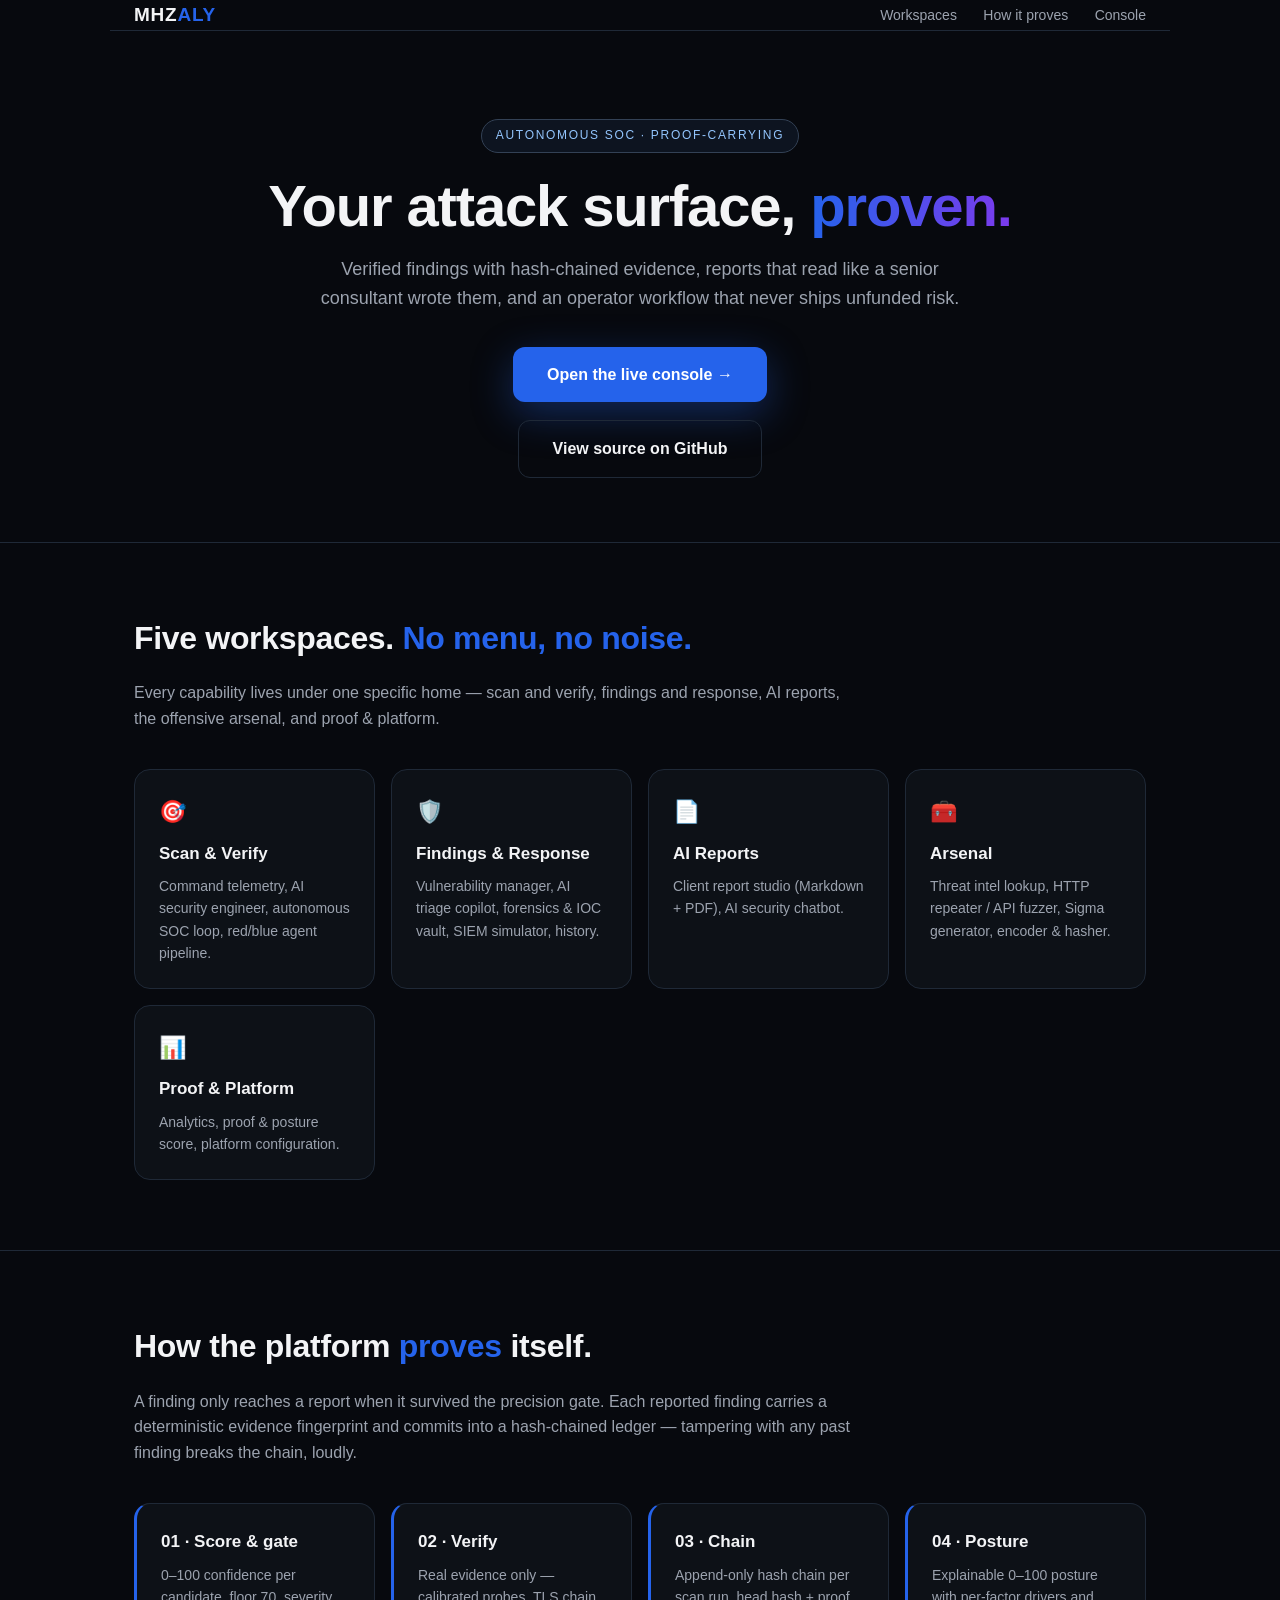
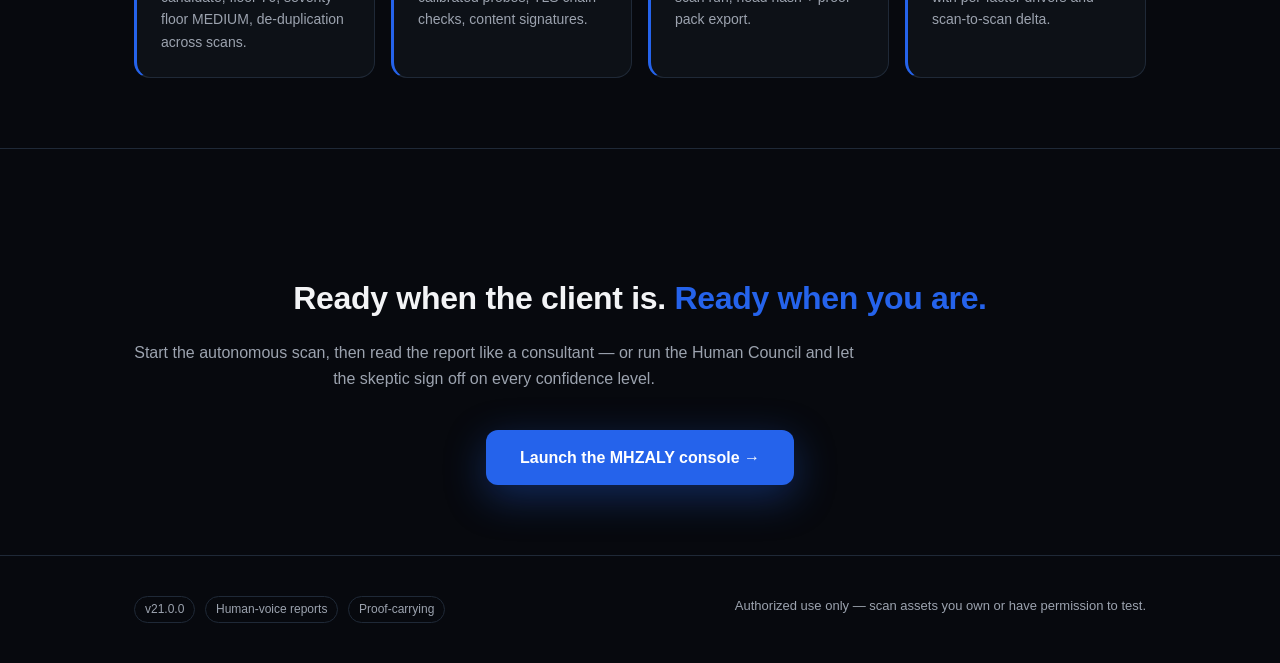
==== docs/index.html @ e73ba418 "feat(operator): v21.0.0 — five workspaces, client report studio, proof chain - Five workspaces: Scan" ====
<!DOCTYPE html>
<html lang="en">
<head>
<meta charset="UTF-8">
<meta name="viewport" content="width=device-width, initial-scale=1.0">
<title>MHZALY — Autonomous SOC &amp; Attack-Surface Intelligence</title>
<meta name="description" content="Proof-carrying SOC platform. Verified findings, human-voice reports, five focused workspaces.">
<style>
  :root{--bg:#07090e;--panel:#0d1117;--line:#1f2937;--ink:#f3f4f6;--dim:#9ca3af;--acc:#2563eb;--acc2:#7c3aed;}
  *{box-sizing:border-box}
  body{margin:0;background:var(--bg);color:var(--ink);font-family:-apple-system,BlinkMacSystemFont,"Segoe UI",Roboto,Helvetica,Arial,sans-serif;line-height:1.6;-webkit-font-smoothing:antialiased}
  .wrap{max-width:1060px;margin:0 auto;padding:0 24px}
  header{display:flex;justify-content:space-between;align-items:center;padding:26px 0;border-bottom:1px solid var(--line)}
  header .brand{font-weight:800;letter-spacing:.04em;font-size:19px}
  header .brand span{color:var(--acc)}
  header nav a{color:var(--dim);text-decoration:none;margin-left:22px;font-size:14px}
  header nav a:hover{color:var(--ink)}
  .hero{padding:88px 0 64px;text-align:center;border-bottom:1px solid var(--line)}
  .hero .tag{display:inline-block;border:1px solid #334155;background:#0d1420;color:#93c5fd;padding:6px 14px;border-radius:999px;font-size:12px;letter-spacing:.14em;text-transform:uppercase;margin-bottom:22px}
  .hero h1{font-size:clamp(34px,6vw,58px);line-height:1.08;margin:0 0 18px;font-weight:800;letter-spacing:-0.02em}
  .hero h1 em{font-style:normal;background:linear-gradient(90deg,var(--acc),var(--acc2));-webkit-background-clip:text;background-clip:text;color:transparent}
  .hero p{color:var(--dim);font-size:18px;max-width:640px;margin:0 auto 34px}
  .cta{display:inline-block;background:var(--acc);color:#fff;padding:15px 34px;border-radius:12px;font-weight:700;font-size:16px;text-decoration:none;box-shadow:0 12px 40px rgba(37,99,235,.35)}
  .cta.alt{background:transparent;border:1px solid var(--line);box-shadow:none;color:var(--ink)}
  section{padding:70px 0;border-bottom:1px solid var(--line)}
  h2{font-size:32px;margin:0 0 14px;font-weight:800;letter-spacing:-0.01em}
  h2 em{font-style:normal;color:var(--acc)}
  .lead{color:var(--dim);max-width:720px;margin-bottom:38px}
  .grid{display:grid;grid-template-columns:repeat(auto-fit,minmax(220px,1fr));gap:16px}
  .card{background:var(--panel);border:1px solid var(--line);border-radius:16px;padding:24px}
  .card h3{margin:0 0 8px;font-size:17px}
  .card p{margin:0;color:var(--dim);font-size:14px}
  .card .ic{font-size:22px;margin-bottom:10px}
  .proof{display:grid;grid-template-columns:repeat(auto-fit,minmax(240px,1fr));gap:16px}
  .proof .card{border-left:3px solid var(--acc)}
  .big{margin-top:54px}
  .big h2{font-size:44px}
  footer{padding:40px 0;color:var(--dim);font-size:13px}
  .badge{display:inline-block;padding:3px 10px;border:1px solid var(--line);border-radius:999px;font-size:12px;margin-right:6px;color:var(--dim)}
  @media (max-width:640px){header nav{display:none} .hero{padding:60px 0 44px}}
</style>
</head>
<body>
<header class="wrap">
  <div class="brand">MHZ<span>ALY</span></div>
  <nav>
    <a href="#workspaces">Workspaces</a>
    <a href="#proof">How it proves</a>
    <a href="#console">Console</a>
  </nav>
</header>

<section class="hero">
  <div class="wrap">
    <div class="tag">Autonomous SOC · Proof-carrying</div>
    <h1>Your attack surface, <em>proven.</em></h1>
    <p>Verified findings with hash-chained evidence, reports that read like a senior consultant wrote them, and an operator workflow that never ships unfunded risk.</p>
    <a class="cta" href="https://mhzaly-soc.streamlit.app" target="_blank" rel="noreferrer">Open the live console →</a>
    <div style="margin-top:18px"><a class="cta alt" href="https://github.com/Iamhasaanzahid/mhzaly-soc-security-ai">View source on GitHub</a></div>
  </div>
</section>

<section id="workspaces">
  <div class="wrap">
    <h2>Five workspaces. <em>No menu, no noise.</em></h2>
    <p class="lead">Every capability lives under one specific home — scan and verify, findings and response, AI reports, the offensive arsenal, and proof &amp; platform.</p>
    <div class="grid">
      <div class="card"><div class="ic">🎯</div><h3>Scan &amp; Verify</h3><p>Command telemetry, AI security engineer, autonomous SOC loop, red/blue agent pipeline.</p></div>
      <div class="card"><div class="ic">🛡️</div><h3>Findings &amp; Response</h3><p>Vulnerability manager, AI triage copilot, forensics &amp; IOC vault, SIEM simulator, history.</p></div>
      <div class="card"><div class="ic">📄</div><h3>AI Reports</h3><p>Client report studio (Markdown + PDF), AI security chatbot.</p></div>
      <div class="card"><div class="ic">🧰</div><h3>Arsenal</h3><p>Threat intel lookup, HTTP repeater / API fuzzer, Sigma generator, encoder &amp; hasher.</p></div>
      <div class="card"><div class="ic">📊</div><h3>Proof &amp; Platform</h3><p>Analytics, proof &amp; posture score, platform configuration.</p></div>
    </div>
  </div>
</section>

<section id="proof">
  <div class="wrap">
    <h2>How the platform <em>proves</em> itself.</h2>
    <p class="lead">A finding only reaches a report when it survived the precision gate. Each reported finding carries a deterministic evidence fingerprint and commits into a hash-chained ledger — tampering with any past finding breaks the chain, loudly.</p>
    <div class="proof">
      <div class="card"><h3>01 · Score &amp; gate</h3><p>0–100 confidence per candidate, floor 70, severity floor MEDIUM, de-duplication across scans.</p></div>
      <div class="card"><h3>02 · Verify</h3><p>Real evidence only — calibrated probes, TLS chain checks, content signatures.</p></div>
      <div class="card"><h3>03 · Chain</h3><p>Append-only hash chain per scan run, head hash + proof pack export.</p></div>
      <div class="card"><h3>04 · Posture</h3><p>Explainable 0–100 posture with per-factor drivers and scan-to-scan delta.</p></div>
    </div>
  </div>
</section>

<section id="console">
  <div class="wrap" style="text-align:center">
    <h2 class="big">Ready when the client is. <em>Ready when you are.</em></h2>
    <p class="lead">Start the autonomous scan, then read the report like a consultant — or run the Human Council and let the skeptic sign off on every confidence level.</p>
    <a class="cta" href="https://mhzaly-soc.streamlit.app" target="_blank" rel="noreferrer">Launch the MHZALY console →</a>
  </div>
</section>

<footer>
  <div class="wrap">
    <span class="badge">v21.0.0</span>
    <span class="badge">Human-voice reports</span>
    <span class="badge">Proof-carrying</span>
    <span style="float:right">Authorized use only — scan assets you own or have permission to test.</span>
  </div>
</footer>
</body>
</html>
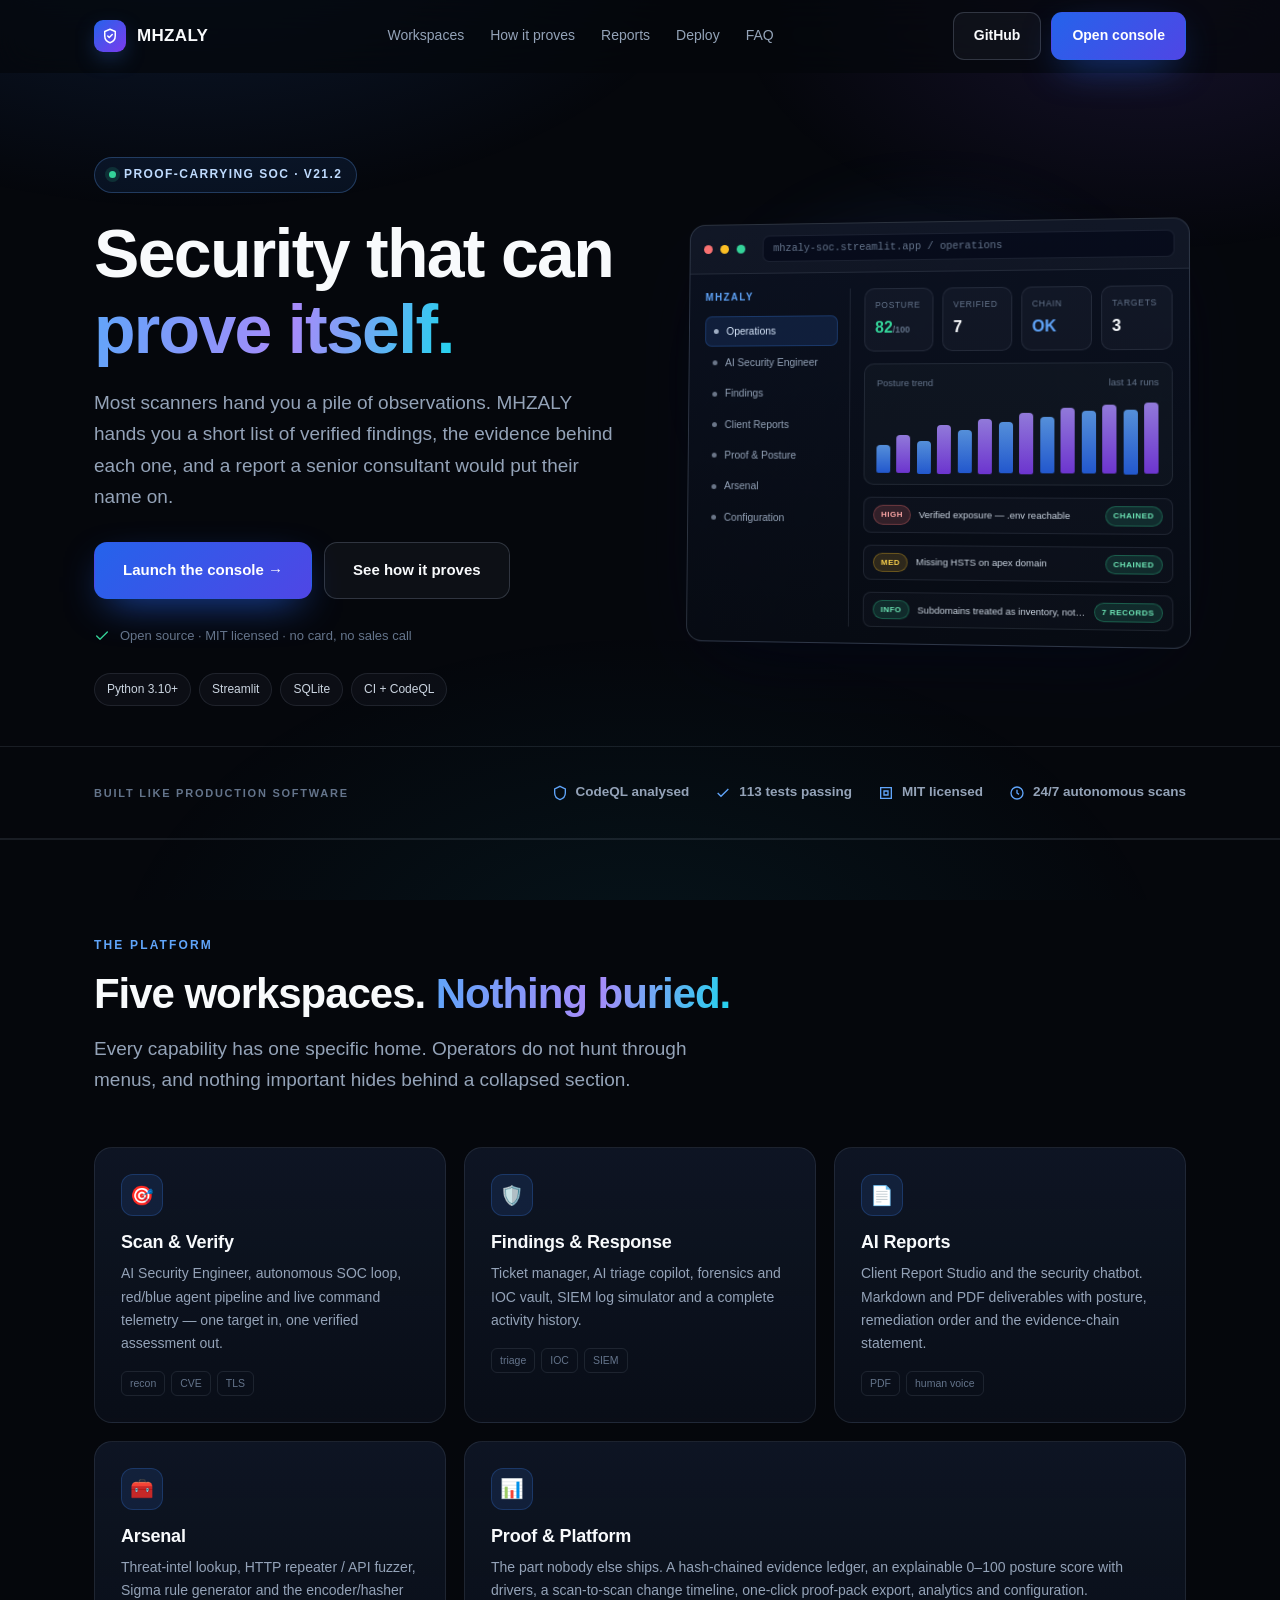
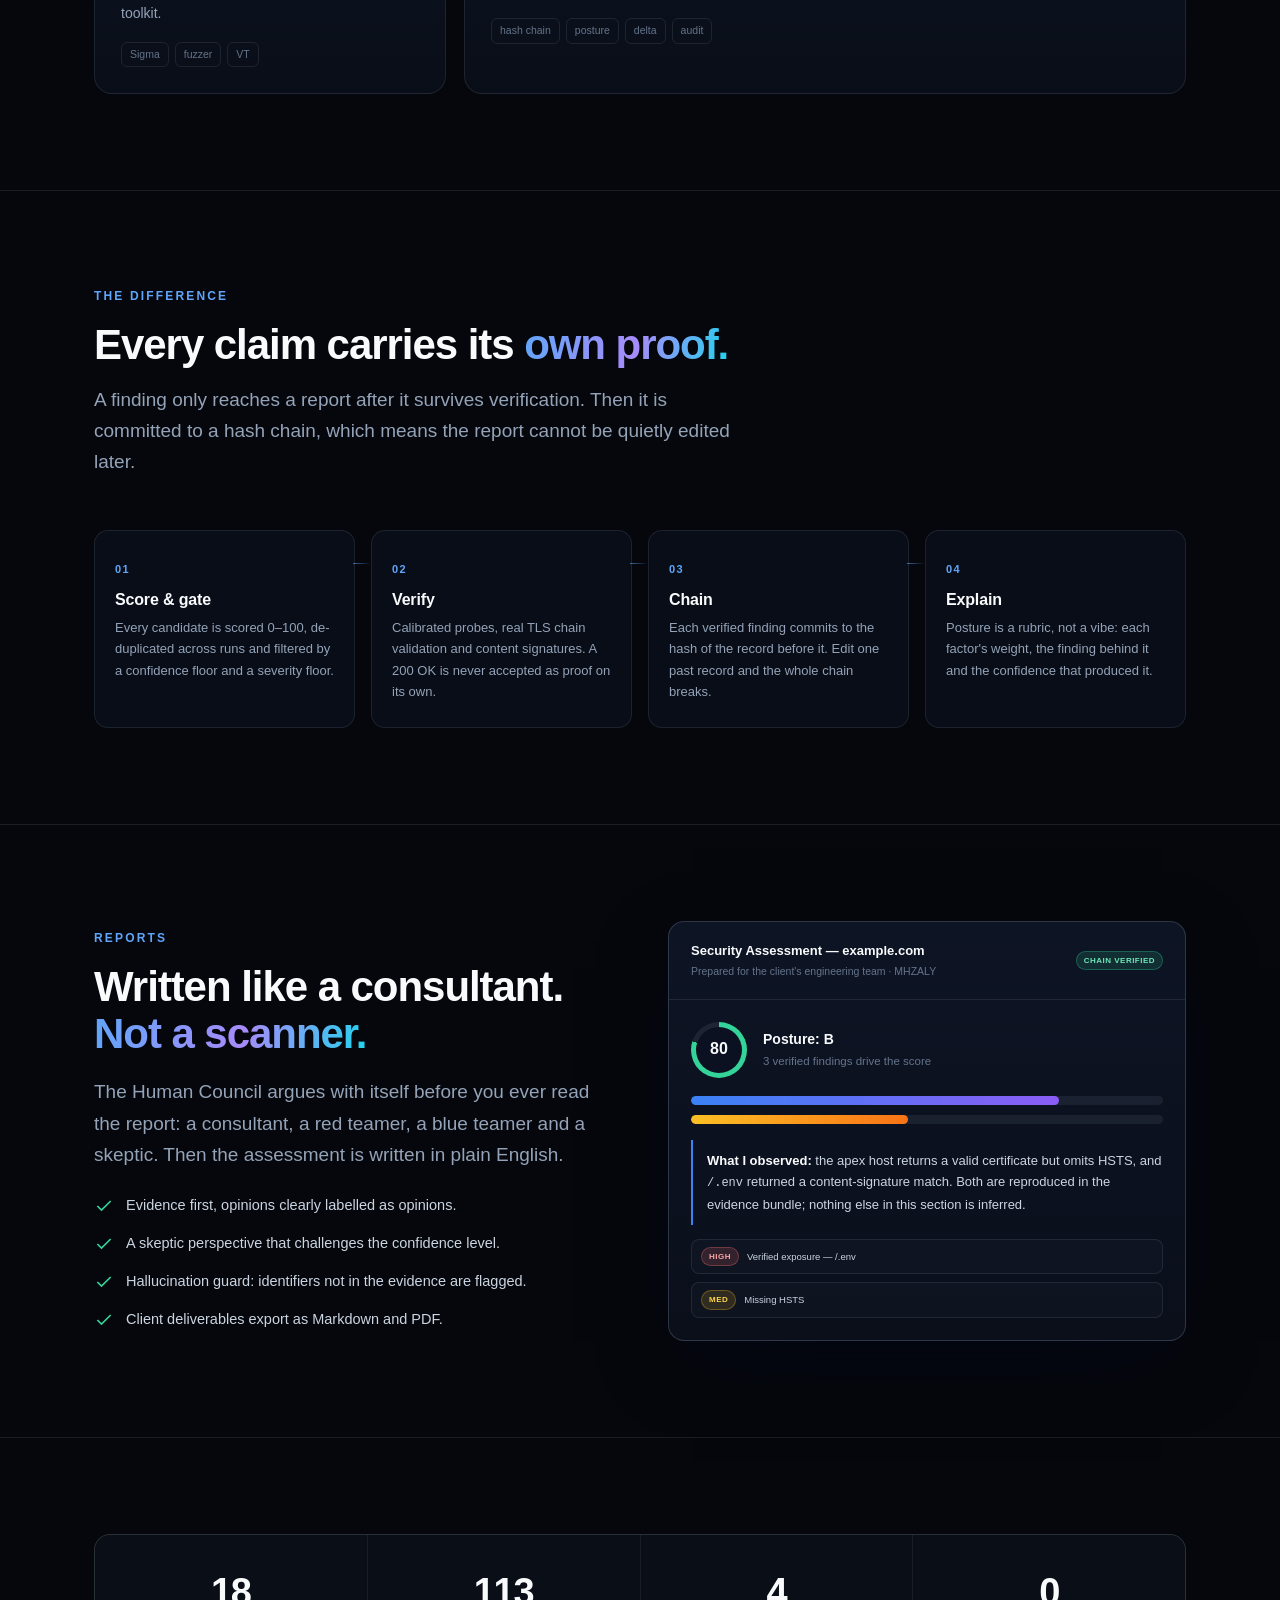
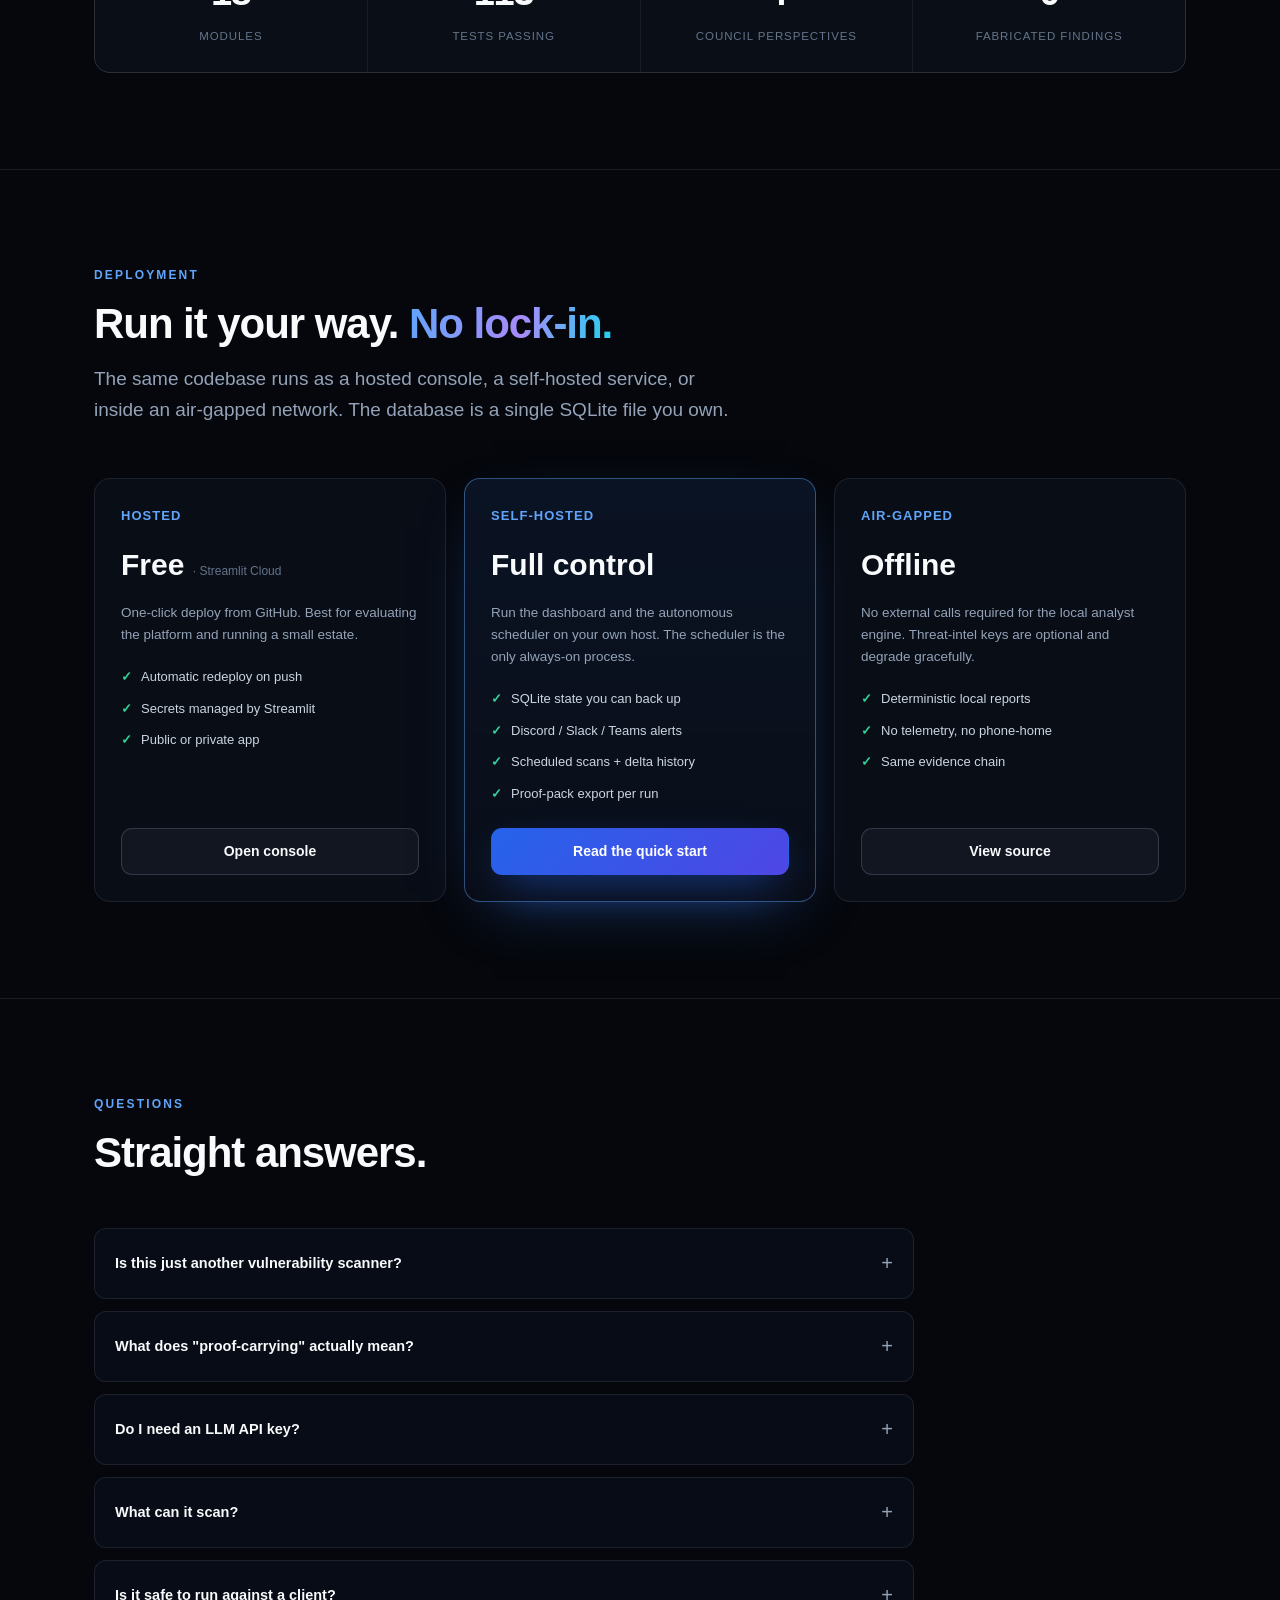
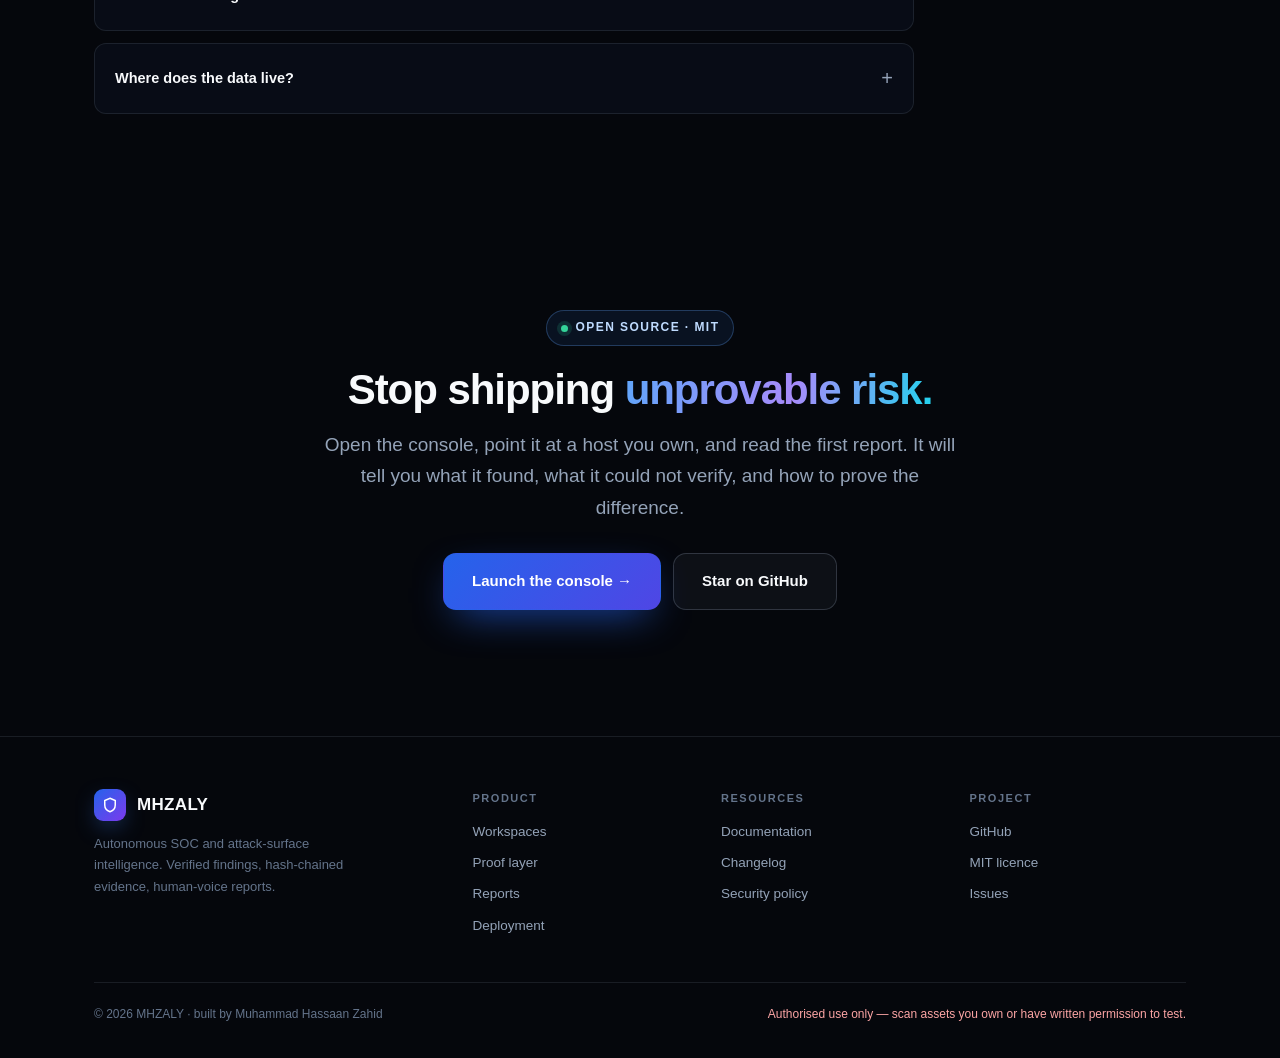
==== commit 1b3a54e7: "feat(site): v21.3.0 — live operations center + full product website - Operations Center now reads li" ====
--- a/docs/index.html
+++ b/docs/index.html
@@ -2,106 +2,333 @@
 <html lang="en">
 <head>
 <meta charset="UTF-8">
-<meta name="viewport" content="width=device-width, initial-scale=1.0">
-<title>MHZALY — Autonomous SOC &amp; Attack-Surface Intelligence</title>
-<meta name="description" content="Proof-carrying SOC platform. Verified findings, human-voice reports, five focused workspaces.">
-<style>
-  :root{--bg:#07090e;--panel:#0d1117;--line:#1f2937;--ink:#f3f4f6;--dim:#9ca3af;--acc:#2563eb;--acc2:#7c3aed;}
-  *{box-sizing:border-box}
-  body{margin:0;background:var(--bg);color:var(--ink);font-family:-apple-system,BlinkMacSystemFont,"Segoe UI",Roboto,Helvetica,Arial,sans-serif;line-height:1.6;-webkit-font-smoothing:antialiased}
-  .wrap{max-width:1060px;margin:0 auto;padding:0 24px}
-  header{display:flex;justify-content:space-between;align-items:center;padding:26px 0;border-bottom:1px solid var(--line)}
-  header .brand{font-weight:800;letter-spacing:.04em;font-size:19px}
-  header .brand span{color:var(--acc)}
-  header nav a{color:var(--dim);text-decoration:none;margin-left:22px;font-size:14px}
-  header nav a:hover{color:var(--ink)}
-  .hero{padding:88px 0 64px;text-align:center;border-bottom:1px solid var(--line)}
-  .hero .tag{display:inline-block;border:1px solid #334155;background:#0d1420;color:#93c5fd;padding:6px 14px;border-radius:999px;font-size:12px;letter-spacing:.14em;text-transform:uppercase;margin-bottom:22px}
-  .hero h1{font-size:clamp(34px,6vw,58px);line-height:1.08;margin:0 0 18px;font-weight:800;letter-spacing:-0.02em}
-  .hero h1 em{font-style:normal;background:linear-gradient(90deg,var(--acc),var(--acc2));-webkit-background-clip:text;background-clip:text;color:transparent}
-  .hero p{color:var(--dim);font-size:18px;max-width:640px;margin:0 auto 34px}
-  .cta{display:inline-block;background:var(--acc);color:#fff;padding:15px 34px;border-radius:12px;font-weight:700;font-size:16px;text-decoration:none;box-shadow:0 12px 40px rgba(37,99,235,.35)}
-  .cta.alt{background:transparent;border:1px solid var(--line);box-shadow:none;color:var(--ink)}
-  section{padding:70px 0;border-bottom:1px solid var(--line)}
-  h2{font-size:32px;margin:0 0 14px;font-weight:800;letter-spacing:-0.01em}
-  h2 em{font-style:normal;color:var(--acc)}
-  .lead{color:var(--dim);max-width:720px;margin-bottom:38px}
-  .grid{display:grid;grid-template-columns:repeat(auto-fit,minmax(220px,1fr));gap:16px}
-  .card{background:var(--panel);border:1px solid var(--line);border-radius:16px;padding:24px}
-  .card h3{margin:0 0 8px;font-size:17px}
-  .card p{margin:0;color:var(--dim);font-size:14px}
-  .card .ic{font-size:22px;margin-bottom:10px}
-  .proof{display:grid;grid-template-columns:repeat(auto-fit,minmax(240px,1fr));gap:16px}
-  .proof .card{border-left:3px solid var(--acc)}
-  .big{margin-top:54px}
-  .big h2{font-size:44px}
-  footer{padding:40px 0;color:var(--dim);font-size:13px}
-  .badge{display:inline-block;padding:3px 10px;border:1px solid var(--line);border-radius:999px;font-size:12px;margin-right:6px;color:var(--dim)}
-  @media (max-width:640px){header nav{display:none} .hero{padding:60px 0 44px}}
-</style>
+<meta name="viewport" content="width=device-width, initial-scale=1">
+<title>MHZALY — Proof-carrying SOC & attack-surface intelligence</title>
+<meta name="description" content="MHZALY is an autonomous security operations platform: verified findings, hash-chained evidence, explainable posture scores and client-ready reports written in a consultant's voice.">
+<meta name="theme-color" content="#05070c">
+<link rel="canonical" href="https://iamhasaanzahid.github.io/mhzaly-soc-security-ai/">
+<link rel="icon" href="favicon.svg" type="image/svg+xml">
+<link rel="stylesheet" href="styles.css">
+
+<meta property="og:type" content="website">
+<meta property="og:title" content="MHZALY — Proof-carrying SOC">
+<meta property="og:description" content="Verified findings. Hash-chained evidence. Explainable posture. Reports a senior consultant would sign.">
+<meta property="og:url" content="https://iamhasaanzahid.github.io/mhzaly-soc-security-ai/">
+<meta property="og:image" content="https://iamhasaanzahid.github.io/mhzaly-soc-security-ai/favicon.svg">
+<meta name="twitter:card" content="summary_large_image">
+<meta name="twitter:title" content="MHZALY — Proof-carrying SOC">
+<meta name="twitter:description" content="Verified findings. Hash-chained evidence. Explainable posture. Reports a senior consultant would sign.">
+
+<script type="application/ld+json">
+{
+  "@context": "https://schema.org",
+  "@type": "SoftwareApplication",
+  "name": "MHZALY",
+  "applicationCategory": "SecurityApplication",
+  "operatingSystem": "Web",
+  "description": "Proof-carrying security operations platform with verified findings, hash-chained evidence and explainable posture scoring.",
+  "offers": { "@type": "Offer", "price": "0", "priceCurrency": "USD" },
+  "license": "https://opensource.org/licenses/MIT",
+  "url": "https://iamhasaanzahid.github.io/mhzaly-soc-security-ai/"
+}
+</script>
 </head>
 <body>
-<header class="wrap">
-  <div class="brand">MHZ<span>ALY</span></div>
-  <nav>
-    <a href="#workspaces">Workspaces</a>
-    <a href="#proof">How it proves</a>
-    <a href="#console">Console</a>
-  </nav>
+
+<header class="nav" id="nav">
+  <div class="wrap nav-in">
+    <a class="brand" href="#top" aria-label="MHZALY home">
+      <span class="mark" aria-hidden="true">
+        <svg viewBox="0 0 24 24" fill="none" stroke="white" stroke-width="2" stroke-linecap="round" stroke-linejoin="round"><path d="M12 3l7 3v6c0 4.4-3 7.6-7 9-4-1.4-7-4.6-7-9V6l7-3z"/><path d="M9 12l2 2 4-4"/></svg>
+      </span>
+      MHZALY
+    </a>
+    <nav class="nav-links" id="navLinks" aria-label="Primary">
+      <a href="#workspaces">Workspaces</a>
+      <a href="#proof">How it proves</a>
+      <a href="#reports">Reports</a>
+      <a href="#deploy">Deploy</a>
+      <a href="#faq">FAQ</a>
+    </nav>
+    <div class="nav-cta">
+      <a class="btn btn-ghost" href="https://github.com/Iamhasaanzahid/mhzaly-soc-security-ai" target="_blank" rel="noreferrer">GitHub</a>
+      <a class="btn btn-primary" href="https://mhzaly-soc.streamlit.app" target="_blank" rel="noreferrer">Open console</a>
+      <button class="menu-btn" id="menuBtn" aria-label="Menu" aria-expanded="false" aria-controls="navLinks">
+        <svg viewBox="0 0 24 24" fill="none" stroke="currentColor" stroke-width="2" stroke-linecap="round"><path d="M4 6h16M4 12h16M4 18h16"/></svg>
+      </button>
+    </div>
+  </div>
 </header>
 
-<section class="hero">
-  <div class="wrap">
-    <div class="tag">Autonomous SOC · Proof-carrying</div>
-    <h1>Your attack surface, <em>proven.</em></h1>
-    <p>Verified findings with hash-chained evidence, reports that read like a senior consultant wrote them, and an operator workflow that never ships unfunded risk.</p>
-    <a class="cta" href="https://mhzaly-soc.streamlit.app" target="_blank" rel="noreferrer">Open the live console →</a>
-    <div style="margin-top:18px"><a class="cta alt" href="https://github.com/Iamhasaanzahid/mhzaly-soc-security-ai">View source on GitHub</a></div>
+<main id="top">
+
+  <!-- HERO -->
+  <section class="hero">
+    <div class="wrap hero-grid">
+      <div>
+        <span class="eyebrow"><span class="dot"></span> Proof-carrying SOC · v21.2</span>
+        <h1>Security that can <span class="grad">prove itself.</span></h1>
+        <p class="lead">Most scanners hand you a pile of observations. MHZALY hands you a short list of verified findings, the evidence behind each one, and a report a senior consultant would put their name on.</p>
+        <div class="hero-cta">
+          <a class="btn btn-primary btn-lg" href="https://mhzaly-soc.streamlit.app" target="_blank" rel="noreferrer">Launch the console →</a>
+          <a class="btn btn-ghost btn-lg" href="#proof">See how it proves</a>
+        </div>
+        <div class="hero-note">
+          <svg viewBox="0 0 24 24" fill="none" stroke="currentColor" stroke-width="2" stroke-linecap="round" stroke-linejoin="round"><path d="M20 6L9 17l-5-5"/></svg>
+          Open source · MIT licensed · no card, no sales call
+        </div>
+        <div class="chips">
+          <span class="chip">Python 3.10+</span>
+          <span class="chip">Streamlit</span>
+          <span class="chip">SQLite</span>
+          <span class="chip">CI + CodeQL</span>
+        </div>
+      </div>
+
+      <div class="mock" aria-hidden="true">
+        <div class="window">
+          <div class="win-bar">
+            <span class="dot r"></span><span class="dot y"></span><span class="dot g"></span>
+            <span class="url">mhzaly-soc.streamlit.app / operations</span>
+          </div>
+          <div class="win-body">
+            <div class="side">
+              <div class="brandline">MHZALY</div>
+              <div class="side-item active"><i></i> Operations</div>
+              <div class="side-item"><i></i> AI Security Engineer</div>
+              <div class="side-item"><i></i> Findings</div>
+              <div class="side-item"><i></i> Client Reports</div>
+              <div class="side-item"><i></i> Proof &amp; Posture</div>
+              <div class="side-item"><i></i> Arsenal</div>
+              <div class="side-item"><i></i> Configuration</div>
+            </div>
+            <div class="mainpane">
+              <div class="metricrow">
+                <div class="mini"><div class="lbl">Posture</div><div class="val green">82<span style="font-size:9px;color:#64748b">/100</span></div></div>
+                <div class="mini"><div class="lbl">Verified</div><div class="val">7</div></div>
+                <div class="mini"><div class="lbl">Chain</div><div class="val blue">OK</div></div>
+                <div class="mini"><div class="lbl">Targets</div><div class="val">3</div></div>
+              </div>
+              <div class="chartbox">
+                <div class="ct"><span>Posture trend</span><span>last 14 runs</span></div>
+                <div class="bars">
+                  <span style="height:38%"></span><span style="height:52%"></span><span style="height:44%"></span>
+                  <span style="height:66%"></span><span style="height:58%"></span><span style="height:74%"></span>
+                  <span style="height:69%"></span><span style="height:82%"></span><span style="height:76%"></span>
+                  <span style="height:88%"></span><span style="height:84%"></span><span style="height:92%"></span>
+                  <span style="height:86%"></span><span style="height:95%"></span>
+                </div>
+              </div>
+              <div class="findingrow"><span class="pill high">High</span><span class="grow">Verified exposure — .env reachable</span><span class="pill ok">Chained</span></div>
+              <div class="findingrow"><span class="pill med">Med</span><span class="grow">Missing HSTS on apex domain</span><span class="pill ok">Chained</span></div>
+              <div class="findingrow"><span class="pill ok">Info</span><span class="grow">Subdomains treated as inventory, not risk</span><span class="pill ok">7 records</span></div>
+            </div>
+          </div>
+        </div>
+      </div>
+    </div>
+  </section>
+
+  <!-- TRUST -->
+  <div class="trust">
+    <div class="wrap trust-in">
+      <span class="trust-label">Built like production software</span>
+      <div class="trust-items">
+        <span><svg viewBox="0 0 24 24" fill="none" stroke="currentColor" stroke-width="2"><path d="M12 2l8 4v6c0 5-3.5 8.5-8 10-4.5-1.5-8-5-8-10V6l8-4z"/></svg> CodeQL analysed</span>
+        <span><svg viewBox="0 0 24 24" fill="none" stroke="currentColor" stroke-width="2"><path d="M20 6L9 17l-5-5"/></svg> 113 tests passing</span>
+        <span><svg viewBox="0 0 24 24" fill="none" stroke="currentColor" stroke-width="2"><path d="M4 4h16v16H4z"/><path d="M9 9h6v6H9z"/></svg> MIT licensed</span>
+        <span><svg viewBox="0 0 24 24" fill="none" stroke="currentColor" stroke-width="2"><circle cx="12" cy="12" r="9"/><path d="M12 7v5l3 2"/></svg> 24/7 autonomous scans</span>
+      </div>
+    </div>
   </div>
-</section>
-
-<section id="workspaces">
-  <div class="wrap">
-    <h2>Five workspaces. <em>No menu, no noise.</em></h2>
-    <p class="lead">Every capability lives under one specific home — scan and verify, findings and response, AI reports, the offensive arsenal, and proof &amp; platform.</p>
-    <div class="grid">
-      <div class="card"><div class="ic">🎯</div><h3>Scan &amp; Verify</h3><p>Command telemetry, AI security engineer, autonomous SOC loop, red/blue agent pipeline.</p></div>
-      <div class="card"><div class="ic">🛡️</div><h3>Findings &amp; Response</h3><p>Vulnerability manager, AI triage copilot, forensics &amp; IOC vault, SIEM simulator, history.</p></div>
-      <div class="card"><div class="ic">📄</div><h3>AI Reports</h3><p>Client report studio (Markdown + PDF), AI security chatbot.</p></div>
-      <div class="card"><div class="ic">🧰</div><h3>Arsenal</h3><p>Threat intel lookup, HTTP repeater / API fuzzer, Sigma generator, encoder &amp; hasher.</p></div>
-      <div class="card"><div class="ic">📊</div><h3>Proof &amp; Platform</h3><p>Analytics, proof &amp; posture score, platform configuration.</p></div>
-    </div>
-  </div>
-</section>
-
-<section id="proof">
-  <div class="wrap">
-    <h2>How the platform <em>proves</em> itself.</h2>
-    <p class="lead">A finding only reaches a report when it survived the precision gate. Each reported finding carries a deterministic evidence fingerprint and commits into a hash-chained ledger — tampering with any past finding breaks the chain, loudly.</p>
-    <div class="proof">
-      <div class="card"><h3>01 · Score &amp; gate</h3><p>0–100 confidence per candidate, floor 70, severity floor MEDIUM, de-duplication across scans.</p></div>
-      <div class="card"><h3>02 · Verify</h3><p>Real evidence only — calibrated probes, TLS chain checks, content signatures.</p></div>
-      <div class="card"><h3>03 · Chain</h3><p>Append-only hash chain per scan run, head hash + proof pack export.</p></div>
-      <div class="card"><h3>04 · Posture</h3><p>Explainable 0–100 posture with per-factor drivers and scan-to-scan delta.</p></div>
-    </div>
-  </div>
-</section>
-
-<section id="console">
-  <div class="wrap" style="text-align:center">
-    <h2 class="big">Ready when the client is. <em>Ready when you are.</em></h2>
-    <p class="lead">Start the autonomous scan, then read the report like a consultant — or run the Human Council and let the skeptic sign off on every confidence level.</p>
-    <a class="cta" href="https://mhzaly-soc.streamlit.app" target="_blank" rel="noreferrer">Launch the MHZALY console →</a>
-  </div>
-</section>
+
+  <!-- WORKSPACES -->
+  <section class="section" id="workspaces">
+    <div class="wrap">
+      <div class="section-head reveal">
+        <div class="kicker">The platform</div>
+        <h2>Five workspaces. <span class="grad">Nothing buried.</span></h2>
+        <p class="lead">Every capability has one specific home. Operators do not hunt through menus, and nothing important hides behind a collapsed section.</p>
+      </div>
+      <div class="grid-3">
+        <a class="card reveal" href="https://mhzaly-soc.streamlit.app" target="_blank" rel="noreferrer">
+          <div class="ic">🎯</div><h3>Scan &amp; Verify</h3>
+          <p>AI Security Engineer, autonomous SOC loop, red/blue agent pipeline and live command telemetry — one target in, one verified assessment out.</p>
+          <div class="tags"><span class="tag">recon</span><span class="tag">CVE</span><span class="tag">TLS</span></div>
+        </a>
+        <a class="card reveal" href="https://mhzaly-soc.streamlit.app" target="_blank" rel="noreferrer">
+          <div class="ic">🛡️</div><h3>Findings &amp; Response</h3>
+          <p>Ticket manager, AI triage copilot, forensics and IOC vault, SIEM log simulator and a complete activity history.</p>
+          <div class="tags"><span class="tag">triage</span><span class="tag">IOC</span><span class="tag">SIEM</span></div>
+        </a>
+        <a class="card reveal" href="https://mhzaly-soc.streamlit.app" target="_blank" rel="noreferrer">
+          <div class="ic">📄</div><h3>AI Reports</h3>
+          <p>Client Report Studio and the security chatbot. Markdown and PDF deliverables with posture, remediation order and the evidence-chain statement.</p>
+          <div class="tags"><span class="tag">PDF</span><span class="tag">human voice</span></div>
+        </a>
+        <a class="card reveal" href="https://mhzaly-soc.streamlit.app" target="_blank" rel="noreferrer">
+          <div class="ic">🧰</div><h3>Arsenal</h3>
+          <p>Threat-intel lookup, HTTP repeater / API fuzzer, Sigma rule generator and the encoder/hasher toolkit.</p>
+          <div class="tags"><span class="tag">Sigma</span><span class="tag">fuzzer</span><span class="tag">VT</span></div>
+        </a>
+        <a class="card wide reveal" href="https://mhzaly-soc.streamlit.app" target="_blank" rel="noreferrer">
+          <div class="ic">📊</div><h3>Proof &amp; Platform</h3>
+          <p>The part nobody else ships. A hash-chained evidence ledger, an explainable 0–100 posture score with drivers, a scan-to-scan change timeline, one-click proof-pack export, analytics and configuration.</p>
+          <div class="tags"><span class="tag">hash chain</span><span class="tag">posture</span><span class="tag">delta</span><span class="tag">audit</span></div>
+        </a>
+      </div>
+    </div>
+  </section>
+
+  <!-- PROOF -->
+  <section class="section" id="proof">
+    <div class="wrap">
+      <div class="section-head reveal">
+        <div class="kicker">The difference</div>
+        <h2>Every claim carries its <span class="grad">own proof.</span></h2>
+        <p class="lead">A finding only reaches a report after it survives verification. Then it is committed to a hash chain, which means the report cannot be quietly edited later.</p>
+      </div>
+      <div class="pipeline">
+        <div class="step reveal"><h3>Score &amp; gate</h3><p>Every candidate is scored 0–100, de-duplicated across runs and filtered by a confidence floor and a severity floor.</p></div>
+        <div class="step reveal"><h3>Verify</h3><p>Calibrated probes, real TLS chain validation and content signatures. A 200 OK is never accepted as proof on its own.</p></div>
+        <div class="step reveal"><h3>Chain</h3><p>Each verified finding commits to the hash of the record before it. Edit one past record and the whole chain breaks.</p></div>
+        <div class="step reveal"><h3>Explain</h3><p>Posture is a rubric, not a vibe: each factor's weight, the finding behind it and the confidence that produced it.</p></div>
+      </div>
+    </div>
+  </section>
+
+  <!-- REPORTS -->
+  <section class="section" id="reports">
+    <div class="wrap split">
+      <div class="reveal">
+        <div class="kicker">Reports</div>
+        <h2>Written like a consultant. <span class="grad">Not a scanner.</span></h2>
+        <p class="lead">The Human Council argues with itself before you ever read the report: a consultant, a red teamer, a blue teamer and a skeptic. Then the assessment is written in plain English.</p>
+        <ul class="checklist">
+          <li><svg viewBox="0 0 24 24" fill="none" stroke="currentColor" stroke-width="2"><path d="M20 6L9 17l-5-5"/></svg> Evidence first, opinions clearly labelled as opinions.</li>
+          <li><svg viewBox="0 0 24 24" fill="none" stroke="currentColor" stroke-width="2"><path d="M20 6L9 17l-5-5"/></svg> A skeptic perspective that challenges the confidence level.</li>
+          <li><svg viewBox="0 0 24 24" fill="none" stroke="currentColor" stroke-width="2"><path d="M20 6L9 17l-5-5"/></svg> Hallucination guard: identifiers not in the evidence are flagged.</li>
+          <li><svg viewBox="0 0 24 24" fill="none" stroke="currentColor" stroke-width="2"><path d="M20 6L9 17l-5-5"/></svg> Client deliverables export as Markdown and PDF.</li>
+        </ul>
+      </div>
+      <div class="reportcard reveal" aria-hidden="true">
+        <div class="rc-head">
+          <div><div class="t">Security Assessment — example.com</div><div class="s">Prepared for the client's engineering team · MHZALY</div></div>
+          <span class="pill ok">Chain verified</span>
+        </div>
+        <div class="rc-body">
+          <div class="rc-score">
+            <div class="ring"><span>80</span></div>
+            <div><div style="font-weight:750;font-size:14px">Posture: B</div><div style="font-size:11.5px;color:#64748b">3 verified findings drive the score</div></div>
+          </div>
+          <div class="rc-line"><i style="width:78%"></i></div>
+          <div class="rc-line"><i style="width:46%;background:linear-gradient(90deg,#fbbf24,#f97316)"></i></div>
+          <div class="rc-quote">
+            <b>What I observed:</b> the apex host returns a valid certificate but omits HSTS, and <span style="font-family:ui-monospace,monospace;font-size:12px">/.env</span> returned a content-signature match. Both are reproduced in the evidence bundle; nothing else in this section is inferred.
+          </div>
+          <div class="findingrow" style="margin-top:14px"><span class="pill high">High</span><span class="grow">Verified exposure — /.env</span></div>
+          <div class="findingrow" style="margin-top:8px"><span class="pill med">Med</span><span class="grow">Missing HSTS</span></div>
+        </div>
+      </div>
+    </div>
+  </section>
+
+  <!-- STATS -->
+  <section class="section">
+    <div class="wrap">
+      <div class="band">
+        <div class="cell reveal"><div class="n" data-count="18">18</div><div class="l">Modules</div></div>
+        <div class="cell reveal"><div class="n" data-count="113">113</div><div class="l">Tests passing</div></div>
+        <div class="cell reveal"><div class="n" data-count="4">4</div><div class="l">Council perspectives</div></div>
+        <div class="cell reveal"><div class="n" data-count="0">0</div><div class="l">Fabricated findings</div></div>
+      </div>
+    </div>
+  </section>
+
+  <!-- DEPLOY -->
+  <section class="section" id="deploy">
+    <div class="wrap">
+      <div class="section-head reveal">
+        <div class="kicker">Deployment</div>
+        <h2>Run it your way. <span class="grad">No lock-in.</span></h2>
+        <p class="lead">The same codebase runs as a hosted console, a self-hosted service, or inside an air-gapped network. The database is a single SQLite file you own.</p>
+      </div>
+      <div class="plans">
+        <div class="plan reveal">
+          <div class="name">Hosted</div>
+          <div class="price">Free <small>· Streamlit Cloud</small></div>
+          <p>One-click deploy from GitHub. Best for evaluating the platform and running a small estate.</p>
+          <ul><li>Automatic redeploy on push</li><li>Secrets managed by Streamlit</li><li>Public or private app</li></ul>
+          <a class="btn btn-ghost" href="https://mhzaly-soc.streamlit.app" target="_blank" rel="noreferrer">Open console</a>
+        </div>
+        <div class="plan featured reveal">
+          <div class="name">Self-hosted</div>
+          <div class="price">Full control</div>
+          <p>Run the dashboard and the autonomous scheduler on your own host. The scheduler is the only always-on process.</p>
+          <ul><li>SQLite state you can back up</li><li>Discord / Slack / Teams alerts</li><li>Scheduled scans + delta history</li><li>Proof-pack export per run</li></ul>
+          <a class="btn btn-primary" href="https://github.com/Iamhasaanzahid/mhzaly-soc-security-ai#quick-start" target="_blank" rel="noreferrer">Read the quick start</a>
+        </div>
+        <div class="plan reveal">
+          <div class="name">Air-gapped</div>
+          <div class="price">Offline</div>
+          <p>No external calls required for the local analyst engine. Threat-intel keys are optional and degrade gracefully.</p>
+          <ul><li>Deterministic local reports</li><li>No telemetry, no phone-home</li><li>Same evidence chain</li></ul>
+          <a class="btn btn-ghost" href="https://github.com/Iamhasaanzahid/mhzaly-soc-security-ai" target="_blank" rel="noreferrer">View source</a>
+        </div>
+      </div>
+    </div>
+  </section>
+
+  <!-- FAQ -->
+  <section class="section" id="faq">
+    <div class="wrap">
+      <div class="section-head reveal">
+        <div class="kicker">Questions</div>
+        <h2>Straight answers.</h2>
+      </div>
+      <div class="faq">
+        <details class="reveal"><summary>Is this just another vulnerability scanner?</summary><p>No. It is an operations platform built around the opposite premise: fewer findings, each one verified, each one carrying evidence, and each one explainable in a client report. Subdomains are inventory, not findings.</p></details>
+        <details class="reveal"><summary>What does "proof-carrying" actually mean?</summary><p>Every verified finding is written to an append-only ledger where each record commits to the hash of the record before it. If a past finding is edited, the chain no longer verifies. The proof pack exports the whole chain so an auditor can recompute it independently.</p></details>
+        <details class="reveal"><summary>Do I need an LLM API key?</summary><p>No. The local analyst engine writes a complete report without any network call. An optional Groq key adds model-polished prose, but the findings and the evidence are identical either way.</p></details>
+        <details class="reveal"><summary>What can it scan?</summary><p>Public web surfaces you own or are authorised to test: headers, TLS, cookies, CORS, bounded same-origin crawl, robots/sitemap mining, SPF/DMARC, subdomain enumeration, and CPE-confirmed CVE correlation. Targets resolving to private, loopback, link-local or cloud-metadata addresses are refused by the connector layer.</p></details>
+        <details class="reveal"><summary>Is it safe to run against a client?</summary><p>Only with written authorisation. The console requires an explicit authorisation acknowledgement before a scan, enforces a per-day scan quota, and refuses internal addresses. You remain responsible for scope.</p></details>
+        <details class="reveal"><summary>Where does the data live?</summary><p>In a single SQLite file on the host you run it on. There is no external telemetry. Back it up like any other database, and treat the proof pack as an audit artefact.</p></details>
+      </div>
+    </div>
+  </section>
+
+  <!-- FINAL CTA -->
+  <section class="final">
+    <div class="wrap reveal">
+      <span class="eyebrow"><span class="dot"></span> Open source · MIT</span>
+      <h2 style="margin-top:20px">Stop shipping <span class="grad">unprovable risk.</span></h2>
+      <p class="lead">Open the console, point it at a host you own, and read the first report. It will tell you what it found, what it could not verify, and how to prove the difference.</p>
+      <div class="hero-cta">
+        <a class="btn btn-primary btn-lg" href="https://mhzaly-soc.streamlit.app" target="_blank" rel="noreferrer">Launch the console →</a>
+        <a class="btn btn-ghost btn-lg" href="https://github.com/Iamhasaanzahid/mhzaly-soc-security-ai" target="_blank" rel="noreferrer">Star on GitHub</a>
+      </div>
+    </div>
+  </section>
+</main>
 
 <footer>
   <div class="wrap">
-    <span class="badge">v21.0.0</span>
-    <span class="badge">Human-voice reports</span>
-    <span class="badge">Proof-carrying</span>
-    <span style="float:right">Authorized use only — scan assets you own or have permission to test.</span>
+    <div class="foot-grid">
+      <div class="foot-brand">
+        <a class="brand" href="#top"><span class="mark" aria-hidden="true"><svg viewBox="0 0 24 24" fill="none" stroke="white" stroke-width="2"><path d="M12 3l7 3v6c0 4.4-3 7.6-7 9-4-1.4-7-4.6-7-9V6l7-3z"/></svg></span>MHZALY</a>
+        <p>Autonomous SOC and attack-surface intelligence. Verified findings, hash-chained evidence, human-voice reports.</p>
+      </div>
+      <div class="foot-col"><h4>Product</h4><a href="#workspaces">Workspaces</a><a href="#proof">Proof layer</a><a href="#reports">Reports</a><a href="#deploy">Deployment</a></div>
+      <div class="foot-col"><h4>Resources</h4><a href="https://github.com/Iamhasaanzahid/mhzaly-soc-security-ai#readme" target="_blank" rel="noreferrer">Documentation</a><a href="https://github.com/Iamhasaanzahid/mhzaly-soc-security-ai/blob/main/CHANGELOG.md" target="_blank" rel="noreferrer">Changelog</a><a href="https://github.com/Iamhasaanzahid/mhzaly-soc-security-ai/blob/main/SECURITY.md" target="_blank" rel="noreferrer">Security policy</a></div>
+      <div class="foot-col"><h4>Project</h4><a href="https://github.com/Iamhasaanzahid/mhzaly-soc-security-ai" target="_blank" rel="noreferrer">GitHub</a><a href="https://github.com/Iamhasaanzahid/mhzaly-soc-security-ai/blob/main/LICENSE" target="_blank" rel="noreferrer">MIT licence</a><a href="https://github.com/Iamhasaanzahid/mhzaly-soc-security-ai/issues" target="_blank" rel="noreferrer">Issues</a></div>
+    </div>
+    <div class="foot-bottom">
+      <span>© <span id="year">2026</span> MHZALY · built by Muhammad Hassaan Zahid</span>
+      <span class="warn">Authorised use only — scan assets you own or have written permission to test.</span>
+    </div>
   </div>
 </footer>
+
+<script src="app.js" defer></script>
 </body>
 </html>
--- a/docs/styles.css
+++ b/docs/styles.css
@@ -0,0 +1,237 @@
+:root{
+  --bg:#05070c; --bg-soft:#0a0e16; --panel:#0d1320; --panel-2:#111a2b;
+  --line:rgba(148,163,184,.14); --line-strong:rgba(148,163,184,.26);
+  --ink:#f8fafc; --ink-2:#cbd5e1; --dim:#94a3b8; --muted:#64748b;
+  --blue:#3b82f6; --blue-2:#60a5fa; --violet:#8b5cf6; --cyan:#22d3ee;
+  --green:#34d399; --amber:#fbbf24; --red:#f87171;
+  --radius:18px; --radius-sm:12px;
+  --shadow:0 24px 80px -24px rgba(2,6,23,.9);
+  --max:1140px;
+}
+*{box-sizing:border-box}
+html{scroll-behavior:smooth}
+body{
+  margin:0;background:var(--bg);color:var(--ink);
+  font-family:"Inter",-apple-system,BlinkMacSystemFont,"Segoe UI",Roboto,Helvetica,Arial,sans-serif;
+  line-height:1.65;-webkit-font-smoothing:antialiased;overflow-x:hidden;
+}
+body::before{
+  content:"";position:fixed;inset:0;pointer-events:none;z-index:0;
+  background:
+    radial-gradient(900px 500px at 15% -10%,rgba(59,130,246,.16),transparent 60%),
+    radial-gradient(700px 420px at 90% 0%,rgba(139,92,246,.13),transparent 60%),
+    radial-gradient(900px 600px at 50% 110%,rgba(34,211,238,.07),transparent 60%);
+}
+a{color:inherit;text-decoration:none}
+img,svg{max-width:100%;display:block}
+.wrap{max-width:var(--max);margin:0 auto;padding:0 24px;position:relative;z-index:1}
+.eyebrow{
+  display:inline-flex;align-items:center;gap:8px;padding:7px 14px;border-radius:999px;
+  border:1px solid rgba(96,165,250,.28);background:rgba(59,130,246,.09);
+  color:#bfdbfe;font-size:12px;font-weight:600;letter-spacing:.12em;text-transform:uppercase;
+}
+.eyebrow .dot{width:7px;height:7px;border-radius:50%;background:var(--green);box-shadow:0 0 0 4px rgba(52,211,153,.15)}
+h1,h2,h3{letter-spacing:-.025em;line-height:1.12;margin:0}
+h1{font-size:clamp(40px,6.2vw,68px);font-weight:800}
+h2{font-size:clamp(28px,4vw,42px);font-weight:800}
+h3{font-size:18px;font-weight:700;letter-spacing:-.01em}
+.grad{background:linear-gradient(100deg,#60a5fa 0%,#a78bfa 55%,#22d3ee 100%);-webkit-background-clip:text;background-clip:text;color:transparent}
+.lead{color:var(--dim);font-size:clamp(16px,2vw,19px);max-width:640px}
+.section{padding:96px 0;border-top:1px solid var(--line);position:relative}
+.section-head{max-width:760px;margin-bottom:52px}
+.section-head .lead{margin-top:16px}
+.kicker{font-size:12px;font-weight:700;letter-spacing:.18em;text-transform:uppercase;color:var(--blue-2);margin-bottom:14px}
+
+/* ── nav ── */
+header.nav{position:sticky;top:0;z-index:50;backdrop-filter:blur(18px);background:rgba(5,7,12,.72);border-bottom:1px solid transparent;transition:border-color .25s,background .25s}
+header.nav.scrolled{border-color:var(--line);background:rgba(5,7,12,.9)}
+.nav-in{display:flex;align-items:center;justify-content:space-between;height:72px;gap:20px}
+.brand{display:flex;align-items:center;gap:11px;font-weight:800;font-size:17px;letter-spacing:.02em}
+.brand .mark{width:32px;height:32px;border-radius:9px;display:grid;place-items:center;background:linear-gradient(135deg,#2563eb,#7c3aed);box-shadow:0 8px 24px -8px rgba(59,130,246,.8)}
+.brand .mark svg{width:18px;height:18px}
+.nav-links{display:flex;align-items:center;gap:26px}
+.nav-links a{color:var(--dim);font-size:14px;font-weight:500;transition:color .2s}
+.nav-links a:hover{color:var(--ink)}
+.nav-cta{display:flex;align-items:center;gap:10px}
+.btn{display:inline-flex;align-items:center;justify-content:center;gap:9px;padding:11px 20px;border-radius:11px;font-weight:650;font-size:14px;border:1px solid transparent;transition:transform .15s,box-shadow .2s,background .2s,border-color .2s;white-space:nowrap}
+.btn:active{transform:translateY(1px)}
+.btn-primary{background:linear-gradient(135deg,#2563eb,#4f46e5);color:#fff;box-shadow:0 14px 40px -14px rgba(37,99,235,.85)}
+.btn-primary:hover{box-shadow:0 18px 50px -14px rgba(37,99,235,1)}
+.btn-ghost{background:rgba(148,163,184,.06);border-color:var(--line-strong);color:var(--ink)}
+.btn-ghost:hover{background:rgba(148,163,184,.12)}
+.btn-lg{padding:15px 28px;font-size:15px;border-radius:13px}
+.menu-btn{display:none;background:none;border:0;color:var(--ink);padding:8px;cursor:pointer}
+.menu-btn svg{width:24px;height:24px}
+
+/* ── hero ── */
+.hero{padding:84px 0 40px;position:relative}
+.hero-grid{display:grid;grid-template-columns:1.05fr .95fr;gap:56px;align-items:center}
+.hero h1{margin:22px 0 20px}
+.hero .lead{margin-bottom:30px}
+.hero-cta{display:flex;gap:12px;flex-wrap:wrap;margin-bottom:26px}
+.hero-note{display:flex;gap:10px;align-items:center;color:var(--muted);font-size:13px}
+.hero-note svg{width:16px;height:16px;color:var(--green);flex:none}
+.chips{display:flex;flex-wrap:wrap;gap:8px;margin-top:26px}
+.chip{padding:6px 12px;border:1px solid var(--line);border-radius:999px;background:rgba(148,163,184,.05);color:var(--ink-2);font-size:12px;font-weight:500}
+
+/* ── product mock ── */
+.mock{position:relative;perspective:1400px}
+.mock::after{content:"";position:absolute;inset:-40px;background:radial-gradient(60% 60% at 50% 40%,rgba(59,130,246,.22),transparent 70%);filter:blur(24px);z-index:-1}
+.window{border:1px solid var(--line-strong);border-radius:16px;overflow:hidden;background:linear-gradient(180deg,#0b1120,#070b13);box-shadow:var(--shadow);transform:rotateY(-6deg) rotateX(2deg);transition:transform .5s ease}
+.mock:hover .window{transform:rotateY(0) rotateX(0)}
+.win-bar{display:flex;align-items:center;gap:8px;padding:11px 14px;border-bottom:1px solid var(--line);background:rgba(148,163,184,.04)}
+.win-bar .dot{width:9px;height:9px;border-radius:50%}
+.win-bar .r{background:#f87171}.win-bar .y{background:#fbbf24}.win-bar .g{background:#34d399}
+.win-bar .url{margin-left:10px;flex:1;background:rgba(2,6,23,.6);border:1px solid var(--line);border-radius:7px;padding:4px 10px;color:var(--muted);font-size:10.5px;font-family:ui-monospace,SFMono-Regular,Menlo,monospace}
+.win-body{padding:16px;display:grid;grid-template-columns:150px 1fr;gap:14px;min-height:330px}
+.side{border-right:1px solid var(--line);padding-right:12px}
+.side .brandline{font-size:10px;letter-spacing:.16em;color:var(--blue-2);font-weight:700;margin-bottom:10px}
+.side-item{display:flex;align-items:center;gap:8px;padding:6px 8px;border-radius:7px;color:var(--dim);font-size:10.5px;margin-bottom:2px}
+.side-item.active{background:rgba(59,130,246,.14);color:#dbeafe;border:1px solid rgba(59,130,246,.25)}
+.side-item i{width:5px;height:5px;border-radius:50%;background:currentColor;opacity:.7}
+.mainpane{display:flex;flex-direction:column;gap:12px}
+.metricrow{display:grid;grid-template-columns:repeat(4,1fr);gap:9px}
+.mini{background:rgba(148,163,184,.05);border:1px solid var(--line);border-radius:10px;padding:9px 10px}
+.mini .lbl{font-size:8.5px;letter-spacing:.08em;text-transform:uppercase;color:var(--muted);margin-bottom:3px}
+.mini .val{font-size:16px;font-weight:750}
+.mini .val.green{color:var(--green)}.mini .val.blue{color:var(--blue-2)}.mini .val.amber{color:var(--amber)}
+.chartbox{background:rgba(148,163,184,.04);border:1px solid var(--line);border-radius:10px;padding:11px 12px}
+.chartbox .ct{display:flex;justify-content:space-between;font-size:9.5px;color:var(--muted);margin-bottom:9px}
+.bars{display:flex;align-items:flex-end;gap:6px;height:74px}
+.bars span{flex:1;border-radius:4px 4px 2px 2px;background:linear-gradient(180deg,#60a5fa,#2563eb);opacity:.85;animation:grow 1.1s cubic-bezier(.2,.8,.2,1) both}
+.bars span:nth-child(2n){background:linear-gradient(180deg,#a78bfa,#7c3aed)}
+@keyframes grow{from{transform:scaleY(.15);transform-origin:bottom}to{transform:scaleY(1);transform-origin:bottom}}
+.findingrow{display:flex;align-items:center;gap:8px;padding:7px 9px;border:1px solid var(--line);border-radius:8px;background:rgba(148,163,184,.03);font-size:9.5px;color:var(--ink-2)}
+.pill{font-size:8px;font-weight:800;letter-spacing:.06em;padding:2px 7px;border-radius:999px;text-transform:uppercase}
+.pill.high{background:rgba(248,113,113,.16);color:#fca5a5;border:1px solid rgba(248,113,113,.3)}
+.pill.med{background:rgba(251,191,36,.14);color:#fcd34d;border:1px solid rgba(251,191,36,.3)}
+.pill.ok{background:rgba(52,211,153,.14);color:#6ee7b7;border:1px solid rgba(52,211,153,.3)}
+.findingrow .grow{flex:1;white-space:nowrap;overflow:hidden;text-overflow:ellipsis}
+
+/* ── trust strip ── */
+.trust{padding:34px 0;border-top:1px solid var(--line);border-bottom:1px solid var(--line)}
+.trust-in{display:flex;align-items:center;justify-content:space-between;gap:24px;flex-wrap:wrap}
+.trust-label{font-size:11px;letter-spacing:.16em;text-transform:uppercase;color:var(--muted);font-weight:600}
+.trust-items{display:flex;gap:26px;flex-wrap:wrap;color:var(--dim);font-size:13.5px;font-weight:600;align-items:center}
+.trust-items span{display:flex;align-items:center;gap:8px}
+.trust-items svg{width:16px;height:16px;color:var(--blue-2)}
+
+/* ── cards ── */
+.grid-3{display:grid;grid-template-columns:repeat(3,1fr);gap:18px}
+.grid-2{display:grid;grid-template-columns:repeat(2,1fr);gap:18px}
+.card{background:linear-gradient(180deg,rgba(17,26,43,.75),rgba(13,19,32,.6));border:1px solid var(--line);border-radius:var(--radius);padding:26px;transition:transform .25s,border-color .25s,background .25s;position:relative;overflow:hidden}
+.card:hover{transform:translateY(-4px);border-color:rgba(96,165,250,.35);background:linear-gradient(180deg,rgba(23,35,58,.85),rgba(13,19,32,.7))}
+.card .ic{width:42px;height:42px;border-radius:12px;display:grid;place-items:center;margin-bottom:16px;background:rgba(59,130,246,.12);border:1px solid rgba(59,130,246,.24);font-size:19px}
+.card p{color:var(--dim);font-size:14px;margin:10px 0 0}
+.card h3{margin:0}
+.card .tags{display:flex;gap:6px;flex-wrap:wrap;margin-top:16px}
+.tag{font-size:10.5px;padding:3px 8px;border-radius:6px;border:1px solid var(--line);color:var(--muted)}
+.card.wide{grid-column:span 2}
+.card .num{position:absolute;right:20px;top:16px;font-size:12px;font-weight:800;color:rgba(148,163,184,.25);letter-spacing:.1em}
+
+/* ── pipeline ── */
+.pipeline{display:grid;grid-template-columns:repeat(4,1fr);gap:16px;counter-reset:step}
+.step{position:relative;padding:24px 20px;border:1px solid var(--line);border-radius:14px;background:rgba(13,19,32,.6)}
+.step::before{counter-increment:step;content:"0" counter(step);font-size:11px;font-weight:800;letter-spacing:.12em;color:var(--blue-2)}
+.step h3{margin:10px 0 8px;font-size:16px}
+.step p{margin:0;color:var(--dim);font-size:13px}
+.step::after{content:"";position:absolute;top:32px;right:-17px;width:18px;height:1px;background:linear-gradient(90deg,rgba(96,165,250,.6),transparent)}
+.step:last-child::after{display:none}
+
+/* ── split feature ── */
+.split{display:grid;grid-template-columns:1fr 1fr;gap:56px;align-items:center}
+.split h2{margin-bottom:18px}
+.checklist{list-style:none;padding:0;margin:24px 0 0;display:grid;gap:14px}
+.checklist li{display:flex;gap:12px;color:var(--ink-2);font-size:14.5px}
+.checklist svg{width:20px;height:20px;color:var(--green);flex:none;margin-top:2px}
+.reportcard{background:linear-gradient(180deg,#0d1424,#0a0f1a);border:1px solid var(--line-strong);border-radius:16px;box-shadow:var(--shadow);overflow:hidden}
+.rc-head{padding:18px 22px;border-bottom:1px solid var(--line);display:flex;justify-content:space-between;align-items:center}
+.rc-head .t{font-size:13px;font-weight:700}
+.rc-head .s{font-size:10.5px;color:var(--muted);margin-top:2px}
+.rc-body{padding:22px}
+.rc-score{display:flex;align-items:center;gap:16px;margin-bottom:18px}
+.ring{width:56px;height:56px;border-radius:50%;display:grid;place-items:center;font-weight:800;font-size:16px;background:conic-gradient(#34d399 0 80%,rgba(148,163,184,.12) 80% 100%);position:relative;flex:none}
+.ring::before{content:"";position:absolute;inset:5px;border-radius:50%;background:#0b1120}
+.ring span{position:relative;z-index:1}
+.rc-line{height:9px;border-radius:5px;background:rgba(148,163,184,.1);margin:10px 0;overflow:hidden}
+.rc-line i{display:block;height:100%;border-radius:5px;background:linear-gradient(90deg,#3b82f6,#8b5cf6)}
+.rc-quote{border-left:2px solid var(--blue);padding:10px 0 10px 14px;color:var(--ink-2);font-size:13px;margin-top:16px}
+.rc-quote b{color:var(--ink)}
+
+/* ── stats band ── */
+.band{display:grid;grid-template-columns:repeat(4,1fr);gap:1px;background:var(--line);border:1px solid var(--line);border-radius:16px;overflow:hidden}
+.band .cell{background:var(--bg-soft);padding:26px 22px;text-align:center}
+.band .n{font-size:clamp(26px,3.4vw,38px);font-weight:800;letter-spacing:-.03em}
+.band .l{color:var(--muted);font-size:11.5px;letter-spacing:.08em;text-transform:uppercase;margin-top:4px}
+
+/* ── deploy options ── */
+.plans{display:grid;grid-template-columns:repeat(3,1fr);gap:18px}
+.plan{border:1px solid var(--line);border-radius:16px;padding:26px;background:rgba(13,19,32,.55);display:flex;flex-direction:column}
+.plan.featured{border-color:rgba(96,165,250,.45);background:linear-gradient(180deg,rgba(59,130,246,.1),rgba(13,19,32,.6));box-shadow:0 20px 60px -30px rgba(59,130,246,.6)}
+.plan .name{font-size:13px;font-weight:700;letter-spacing:.08em;text-transform:uppercase;color:var(--blue-2)}
+.plan .price{font-size:30px;font-weight:800;margin:14px 0 2px}
+.plan .price small{font-size:12px;font-weight:500;color:var(--muted)}
+.plan p{color:var(--dim);font-size:13.5px;margin:10px 0 0}
+.plan ul{list-style:none;padding:0;margin:20px 0 24px;display:grid;gap:10px;font-size:13px;color:var(--ink-2)}
+.plan li{display:flex;gap:9px}
+.plan li::before{content:"✓";color:var(--green);font-weight:800}
+.plan .btn{margin-top:auto;width:100%}
+
+/* ── faq ── */
+.faq{display:grid;gap:12px;max-width:820px}
+details{border:1px solid var(--line);border-radius:12px;background:rgba(13,19,32,.5);overflow:hidden}
+details[open]{border-color:rgba(96,165,250,.3)}
+summary{cursor:pointer;padding:18px 20px;font-weight:650;font-size:14.5px;list-style:none;display:flex;justify-content:space-between;align-items:center;gap:16px}
+summary::-webkit-details-marker{display:none}
+summary::after{content:"+";color:var(--dim);font-size:20px;font-weight:400;transition:transform .2s}
+details[open] summary::after{transform:rotate(45deg)}
+details p{margin:0;padding:0 20px 20px;color:var(--dim);font-size:14px;max-width:70ch}
+
+/* ── final cta ── */
+.final{text-align:center;padding:100px 0}
+.final h2{margin-bottom:16px}
+.final .lead{margin:0 auto 30px}
+.final .hero-cta{justify-content:center}
+
+/* ── footer ── */
+footer{border-top:1px solid var(--line);padding:52px 0 34px;background:rgba(5,7,12,.6)}
+.foot-grid{display:grid;grid-template-columns:1.6fr 1fr 1fr 1fr;gap:32px;margin-bottom:36px}
+.foot-brand p{color:var(--muted);font-size:13px;margin:12px 0 0;max-width:280px}
+.foot-col h4{font-size:11px;letter-spacing:.14em;text-transform:uppercase;color:var(--muted);margin:0 0 14px;font-weight:700}
+.foot-col a{display:block;color:var(--dim);font-size:13.5px;margin-bottom:9px}
+.foot-col a:hover{color:var(--ink)}
+.foot-bottom{border-top:1px solid var(--line);padding-top:22px;display:flex;justify-content:space-between;gap:16px;flex-wrap:wrap;color:var(--muted);font-size:12px}
+.warn{color:#fca5a5}
+
+/* reveal */
+.reveal{opacity:0;transform:translateY(18px);transition:opacity .6s ease,transform .6s ease}
+.reveal.in{opacity:1;transform:none}
+@media (prefers-reduced-motion:reduce){.reveal{opacity:1;transform:none;transition:none}html{scroll-behavior:auto}}
+
+/* responsive */
+@media (max-width:960px){
+  .hero-grid,.split{grid-template-columns:1fr;gap:40px}
+  .window{transform:none}
+  .grid-3{grid-template-columns:1fr 1fr}
+  .pipeline{grid-template-columns:1fr 1fr}
+  .step::after{display:none}
+  .band{grid-template-columns:1fr 1fr}
+  .plans{grid-template-columns:1fr}
+  .foot-grid{grid-template-columns:1fr 1fr}
+  .nav-links{display:none}
+  .nav-links.open{display:flex;position:absolute;top:72px;left:0;right:0;background:#070b13;border-bottom:1px solid var(--line);flex-direction:column;gap:0;padding:10px 24px 18px;align-items:flex-start}
+  .nav-links.open a{padding:11px 0;width:100%;border-bottom:1px solid var(--line)}
+  .menu-btn{display:block}
+  .card.wide{grid-column:auto}
+}
+@media (max-width:600px){
+  .grid-3,.grid-2{grid-template-columns:1fr}
+  .pipeline{grid-template-columns:1fr}
+  .win-body{grid-template-columns:1fr}
+  .side{display:none}
+  .metricrow{grid-template-columns:1fr 1fr}
+  .band{grid-template-columns:1fr}
+  .section{padding:70px 0}
+  .hero{padding-top:56px}
+  .nav-cta .btn-ghost{display:none}
+}
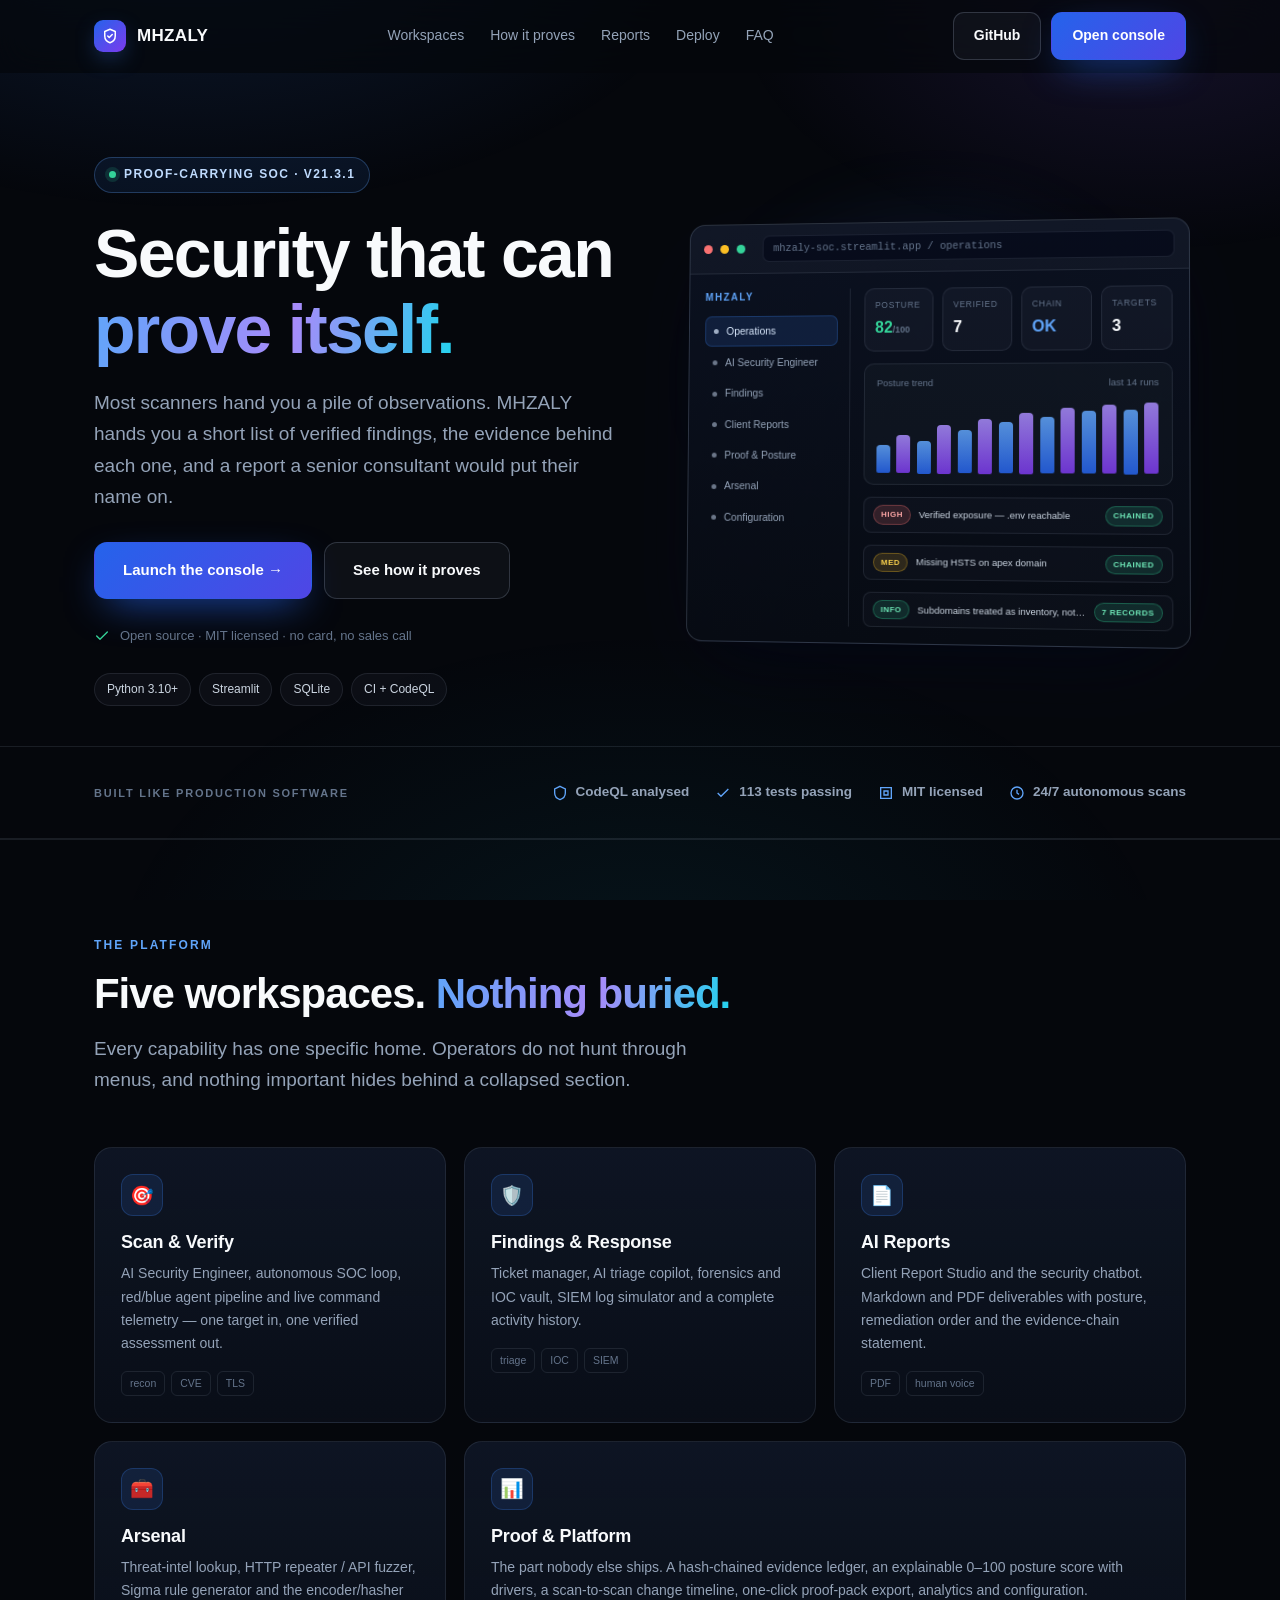
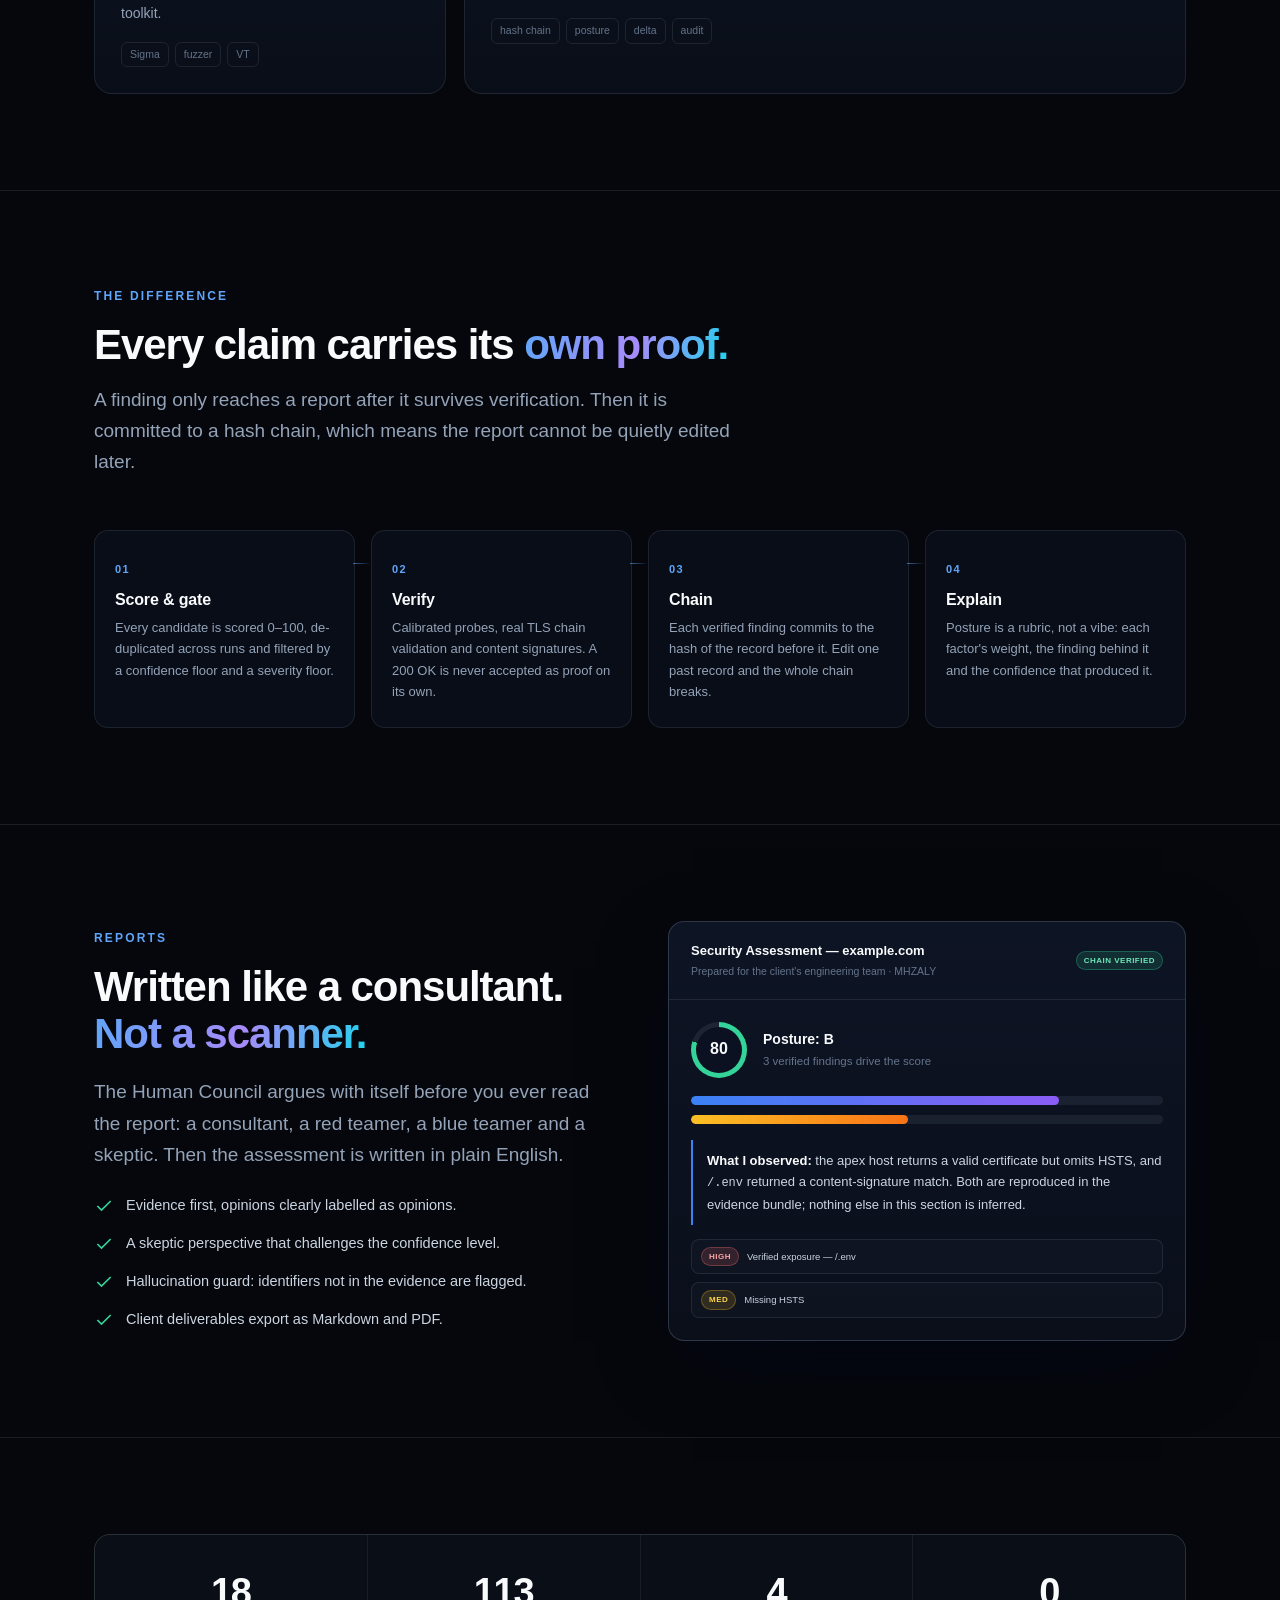
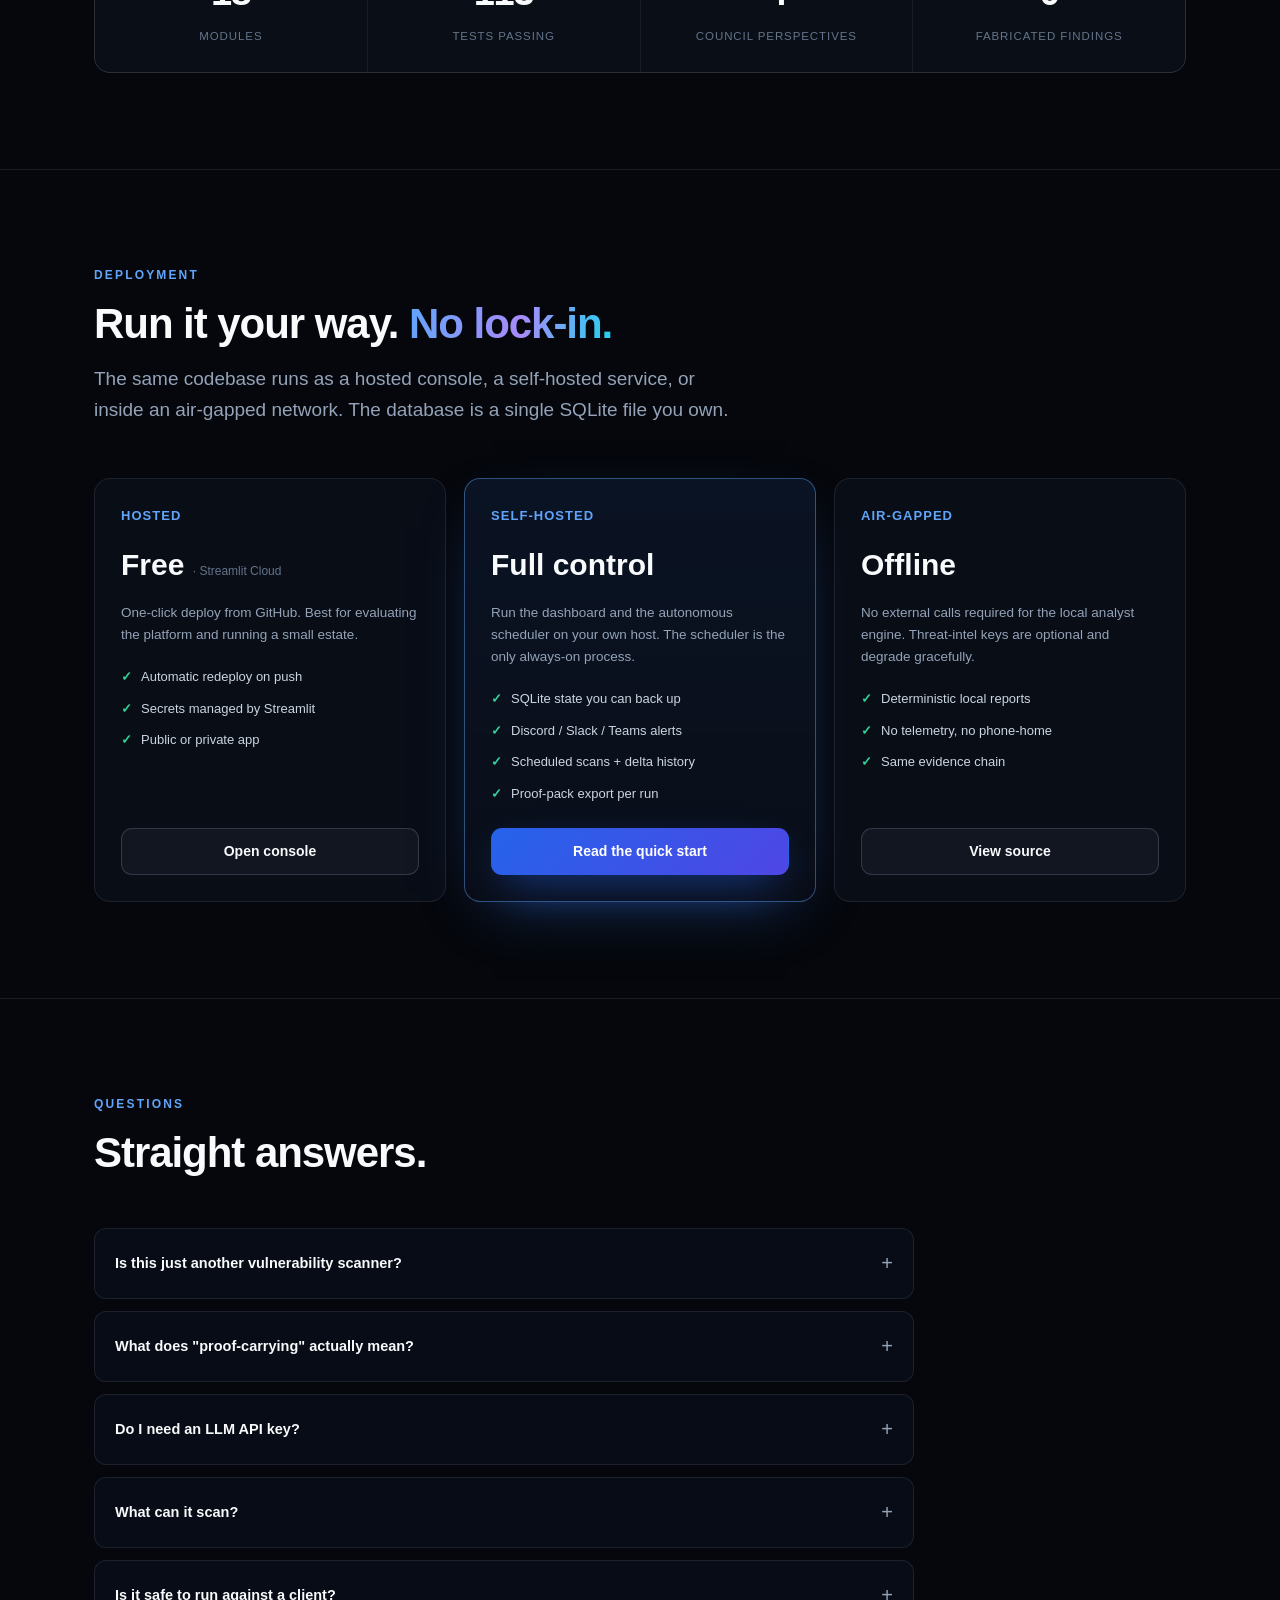
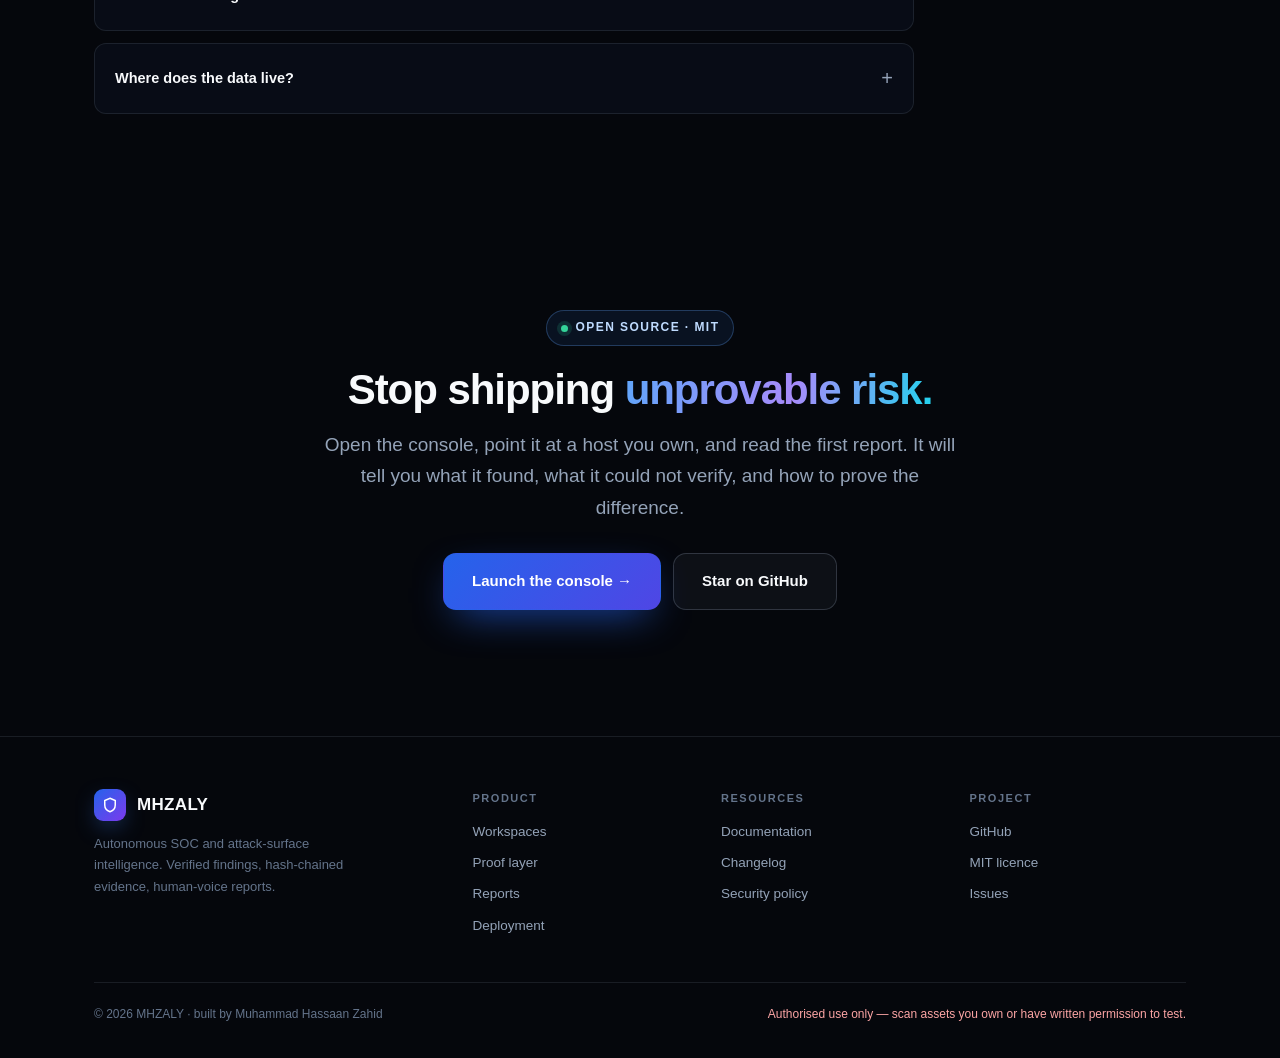
==== commit 42aab1e0: "feat(platform): v21.3.1 — operational hardening + deployable toolchain - Dockerfile + docker-compose" ====
--- a/docs/index.html
+++ b/docs/index.html
@@ -8,16 +8,22 @@
 <meta name="theme-color" content="#05070c">
 <link rel="canonical" href="https://iamhasaanzahid.github.io/mhzaly-soc-security-ai/">
 <link rel="icon" href="favicon.svg" type="image/svg+xml">
+<link rel="apple-touch-icon" href="icon-180.png">
+<link rel="manifest" href="manifest.json">
 <link rel="stylesheet" href="styles.css">
 
 <meta property="og:type" content="website">
 <meta property="og:title" content="MHZALY — Proof-carrying SOC">
 <meta property="og:description" content="Verified findings. Hash-chained evidence. Explainable posture. Reports a senior consultant would sign.">
 <meta property="og:url" content="https://iamhasaanzahid.github.io/mhzaly-soc-security-ai/">
-<meta property="og:image" content="https://iamhasaanzahid.github.io/mhzaly-soc-security-ai/favicon.svg">
+<meta property="og:image" content="https://iamhasaanzahid.github.io/mhzaly-soc-security-ai/og.png">
+<meta property="og:image:width" content="1200">
+<meta property="og:image:height" content="630">
+<meta property="og:image:alt" content="MHZALY — security that can prove itself">
 <meta name="twitter:card" content="summary_large_image">
 <meta name="twitter:title" content="MHZALY — Proof-carrying SOC">
 <meta name="twitter:description" content="Verified findings. Hash-chained evidence. Explainable posture. Reports a senior consultant would sign.">
+<meta name="twitter:image" content="https://iamhasaanzahid.github.io/mhzaly-soc-security-ai/og.png">
 
 <script type="application/ld+json">
 {
@@ -52,6 +58,7 @@
     </nav>
     <div class="nav-cta">
       <a class="btn btn-ghost" href="https://github.com/Iamhasaanzahid/mhzaly-soc-security-ai" target="_blank" rel="noreferrer">GitHub</a>
+      <!-- Point this at your deployed Streamlit app URL -->
       <a class="btn btn-primary" href="https://mhzaly-soc.streamlit.app" target="_blank" rel="noreferrer">Open console</a>
       <button class="menu-btn" id="menuBtn" aria-label="Menu" aria-expanded="false" aria-controls="navLinks">
         <svg viewBox="0 0 24 24" fill="none" stroke="currentColor" stroke-width="2" stroke-linecap="round"><path d="M4 6h16M4 12h16M4 18h16"/></svg>
@@ -66,7 +73,7 @@
   <section class="hero">
     <div class="wrap hero-grid">
       <div>
-        <span class="eyebrow"><span class="dot"></span> Proof-carrying SOC · v21.2</span>
+        <span class="eyebrow"><span class="dot"></span> Proof-carrying SOC · v21.3.1</span>
         <h1>Security that can <span class="grad">prove itself.</span></h1>
         <p class="lead">Most scanners hand you a pile of observations. MHZALY hands you a short list of verified findings, the evidence behind each one, and a report a senior consultant would put their name on.</p>
         <div class="hero-cta">
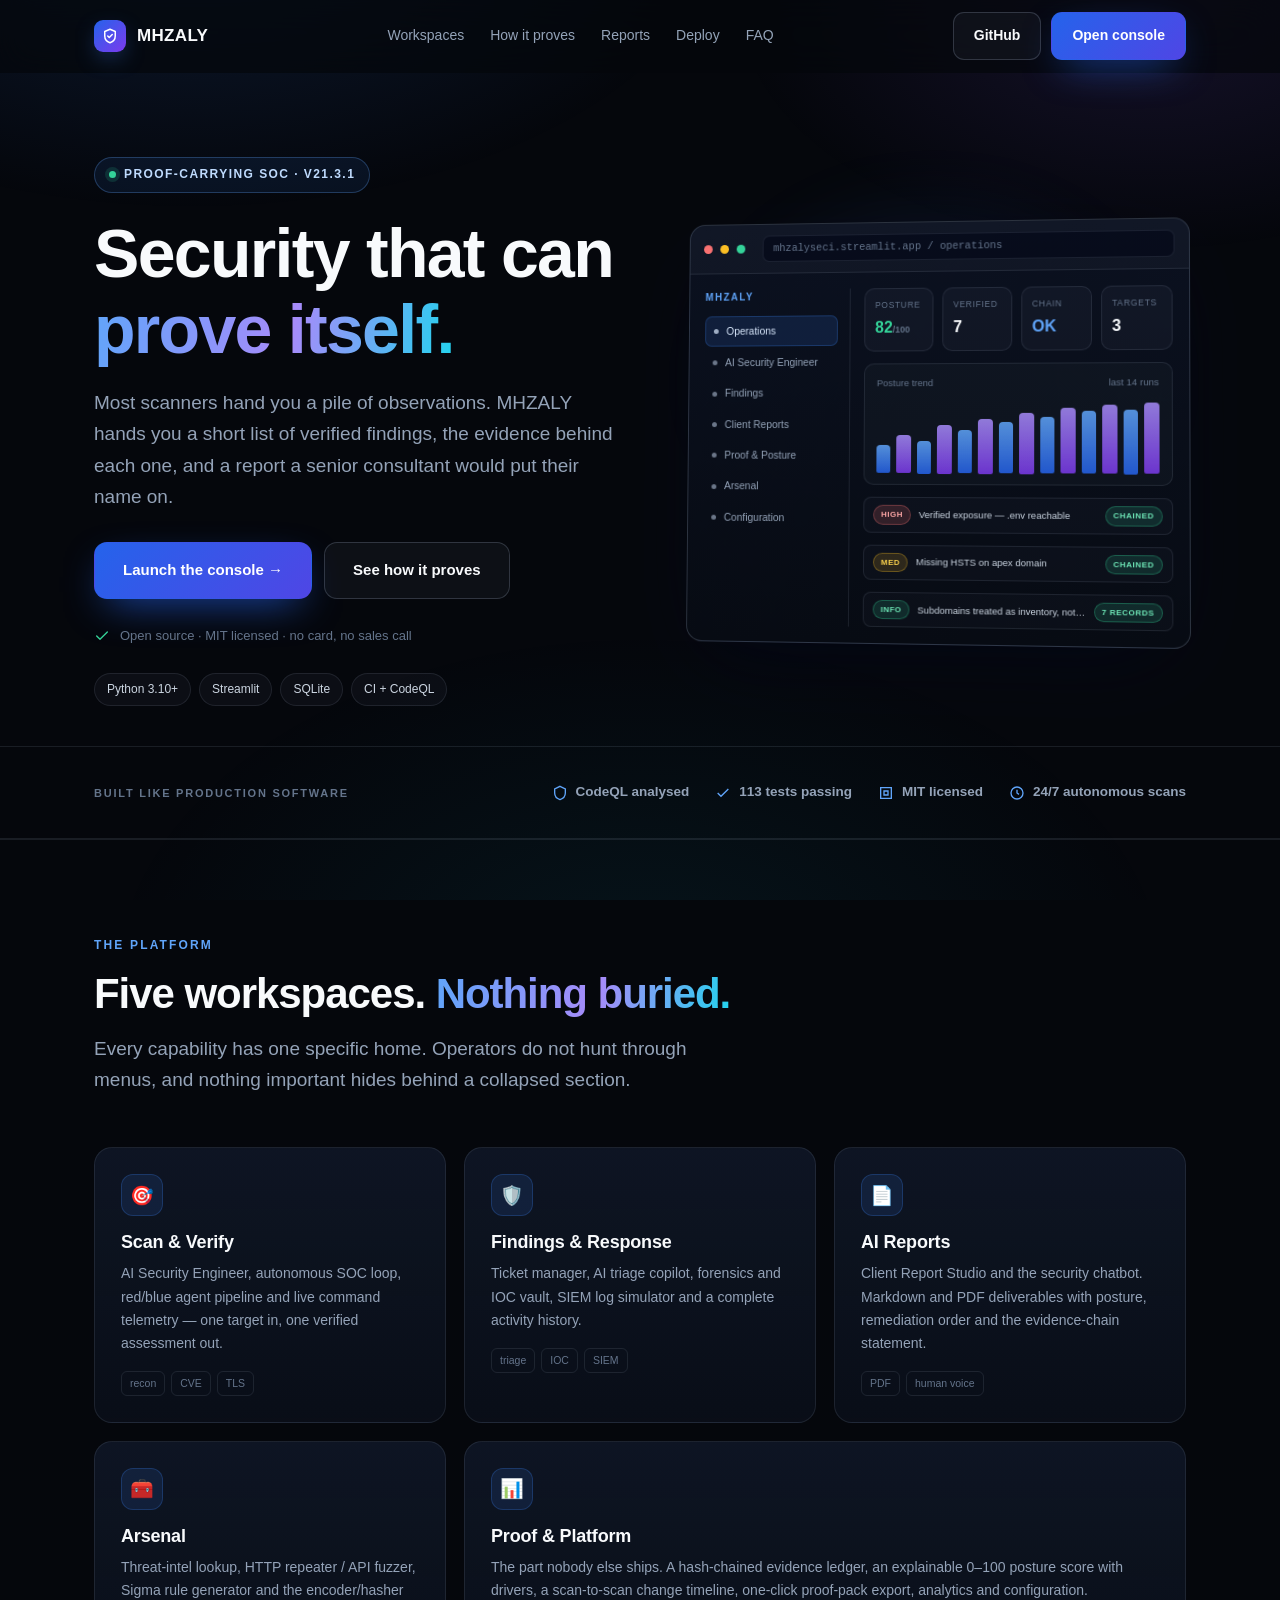
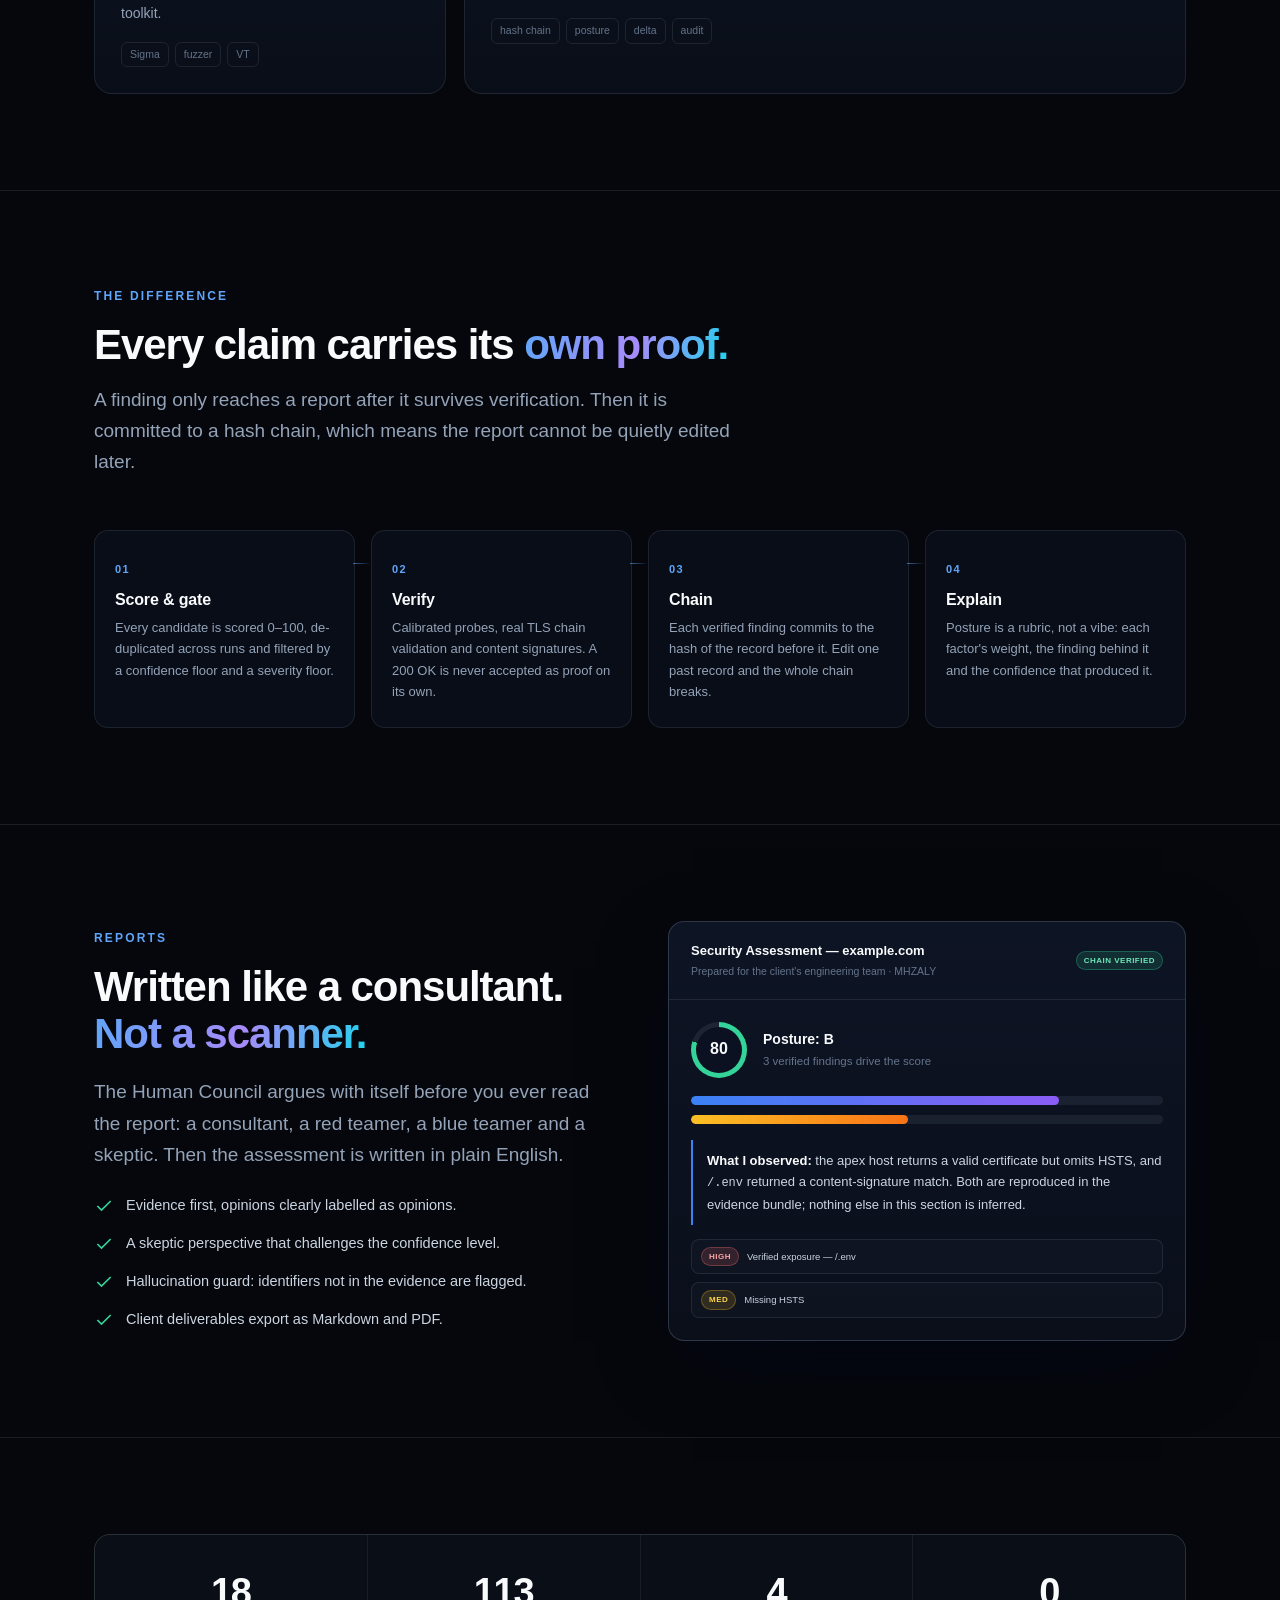
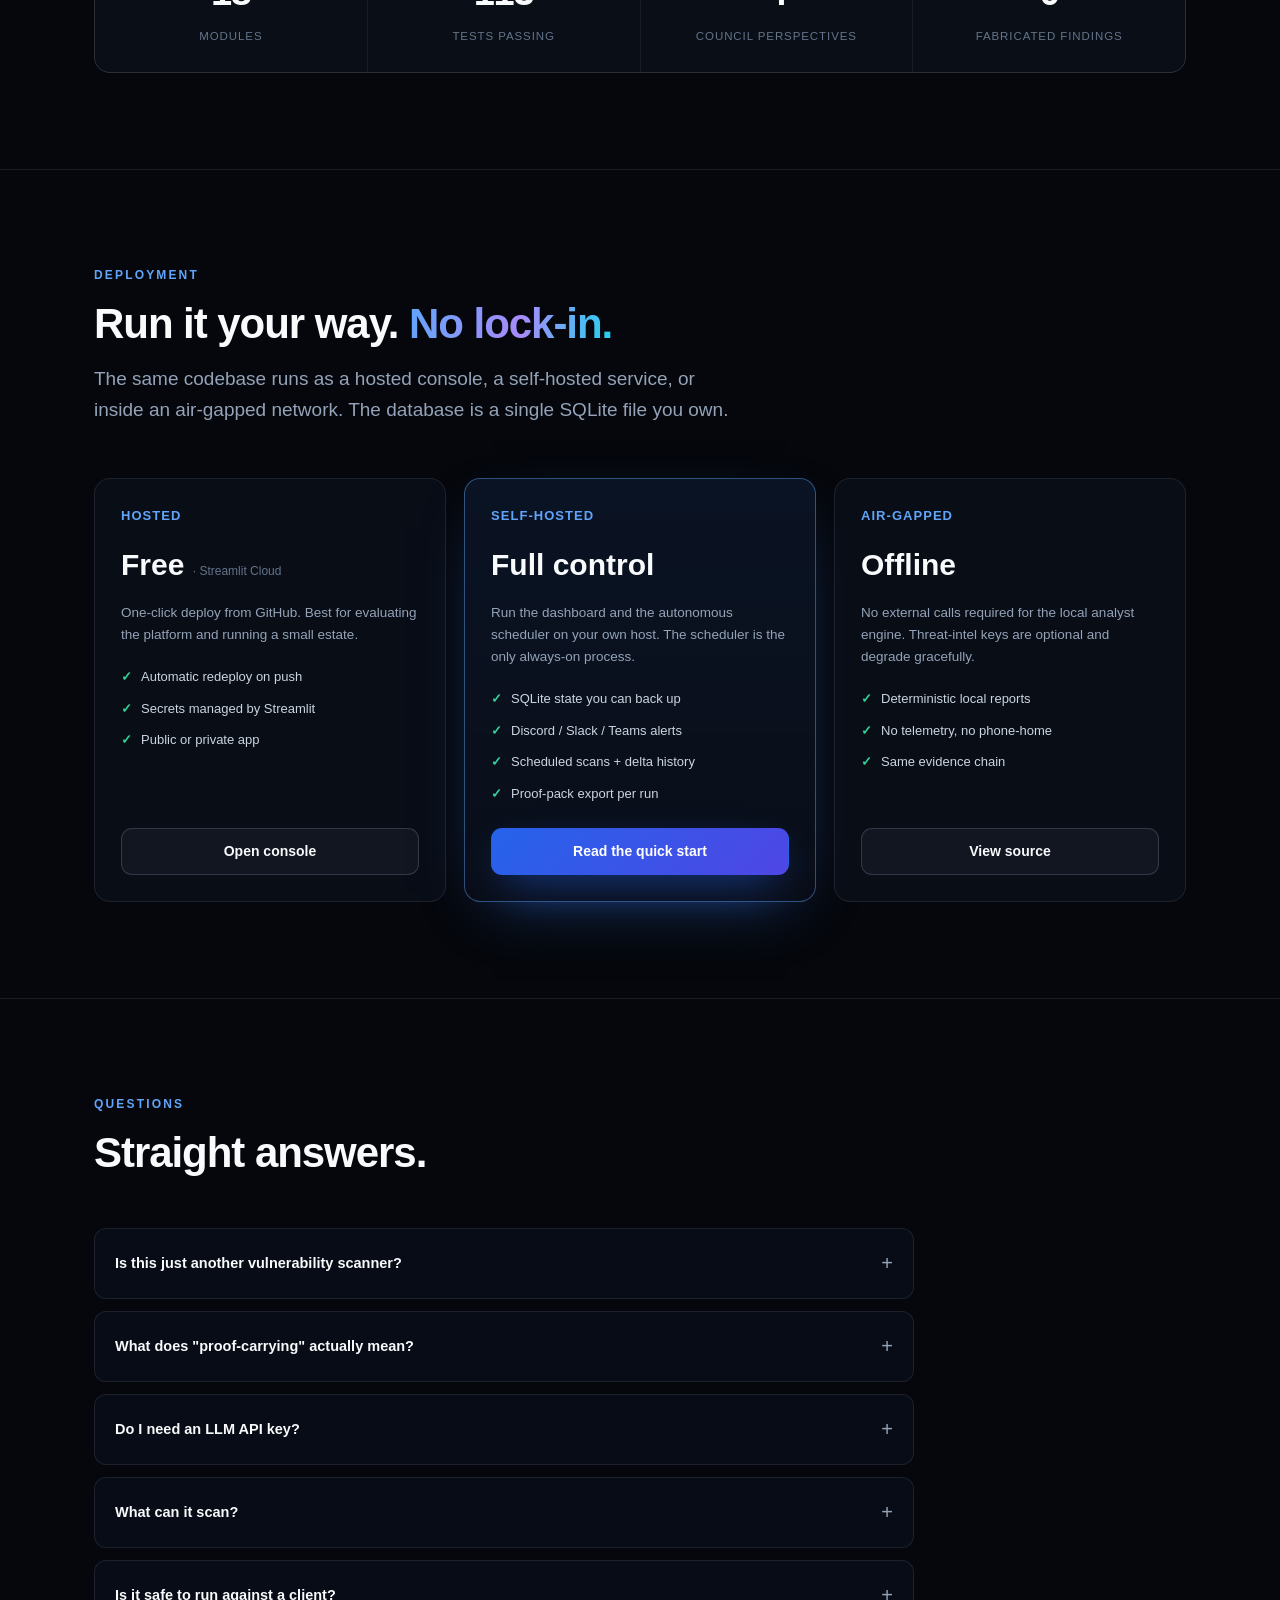
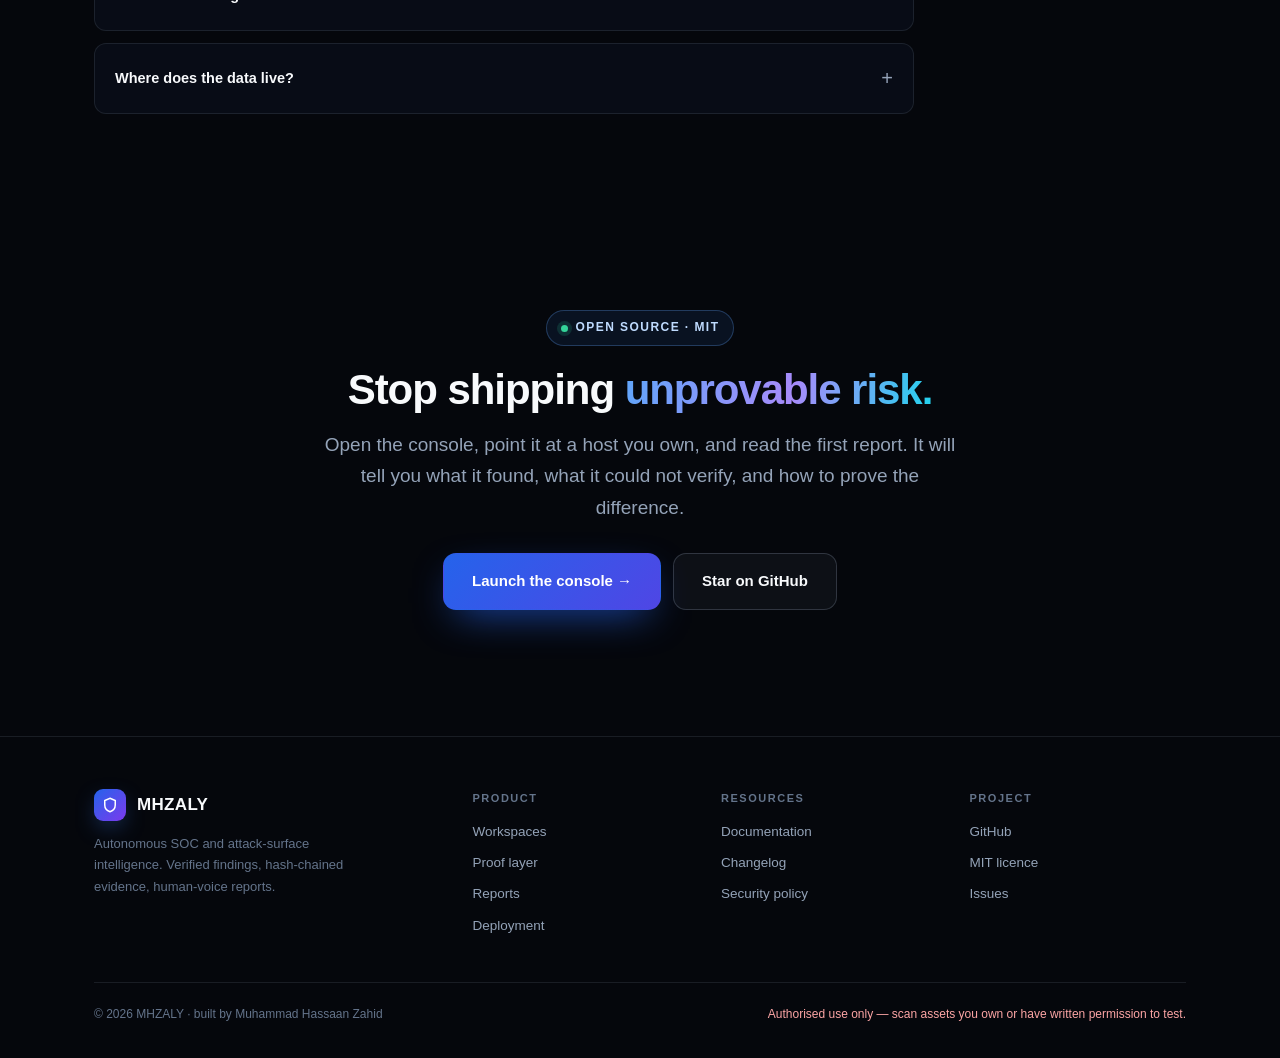
==== commit 27d54084: "fix(console): correct live URL + resilient home dashboard - Streamlit console is mhzalyseci.streamli" ====
--- a/docs/index.html
+++ b/docs/index.html
@@ -59,7 +59,7 @@
     <div class="nav-cta">
       <a class="btn btn-ghost" href="https://github.com/Iamhasaanzahid/mhzaly-soc-security-ai" target="_blank" rel="noreferrer">GitHub</a>
       <!-- Point this at your deployed Streamlit app URL -->
-      <a class="btn btn-primary" href="https://mhzaly-soc.streamlit.app" target="_blank" rel="noreferrer">Open console</a>
+      <a class="btn btn-primary" href="https://mhzalyseci.streamlit.app" target="_blank" rel="noreferrer">Open console</a>
       <button class="menu-btn" id="menuBtn" aria-label="Menu" aria-expanded="false" aria-controls="navLinks">
         <svg viewBox="0 0 24 24" fill="none" stroke="currentColor" stroke-width="2" stroke-linecap="round"><path d="M4 6h16M4 12h16M4 18h16"/></svg>
       </button>
@@ -77,7 +77,7 @@
         <h1>Security that can <span class="grad">prove itself.</span></h1>
         <p class="lead">Most scanners hand you a pile of observations. MHZALY hands you a short list of verified findings, the evidence behind each one, and a report a senior consultant would put their name on.</p>
         <div class="hero-cta">
-          <a class="btn btn-primary btn-lg" href="https://mhzaly-soc.streamlit.app" target="_blank" rel="noreferrer">Launch the console →</a>
+          <a class="btn btn-primary btn-lg" href="https://mhzalyseci.streamlit.app" target="_blank" rel="noreferrer">Launch the console →</a>
           <a class="btn btn-ghost btn-lg" href="#proof">See how it proves</a>
         </div>
         <div class="hero-note">
@@ -96,7 +96,7 @@
         <div class="window">
           <div class="win-bar">
             <span class="dot r"></span><span class="dot y"></span><span class="dot g"></span>
-            <span class="url">mhzaly-soc.streamlit.app / operations</span>
+            <span class="url">mhzalyseci.streamlit.app / operations</span>
           </div>
           <div class="win-body">
             <div class="side">
@@ -158,27 +158,27 @@
         <p class="lead">Every capability has one specific home. Operators do not hunt through menus, and nothing important hides behind a collapsed section.</p>
       </div>
       <div class="grid-3">
-        <a class="card reveal" href="https://mhzaly-soc.streamlit.app" target="_blank" rel="noreferrer">
+        <a class="card reveal" href="https://mhzalyseci.streamlit.app" target="_blank" rel="noreferrer">
           <div class="ic">🎯</div><h3>Scan &amp; Verify</h3>
           <p>AI Security Engineer, autonomous SOC loop, red/blue agent pipeline and live command telemetry — one target in, one verified assessment out.</p>
           <div class="tags"><span class="tag">recon</span><span class="tag">CVE</span><span class="tag">TLS</span></div>
         </a>
-        <a class="card reveal" href="https://mhzaly-soc.streamlit.app" target="_blank" rel="noreferrer">
+        <a class="card reveal" href="https://mhzalyseci.streamlit.app" target="_blank" rel="noreferrer">
           <div class="ic">🛡️</div><h3>Findings &amp; Response</h3>
           <p>Ticket manager, AI triage copilot, forensics and IOC vault, SIEM log simulator and a complete activity history.</p>
           <div class="tags"><span class="tag">triage</span><span class="tag">IOC</span><span class="tag">SIEM</span></div>
         </a>
-        <a class="card reveal" href="https://mhzaly-soc.streamlit.app" target="_blank" rel="noreferrer">
+        <a class="card reveal" href="https://mhzalyseci.streamlit.app" target="_blank" rel="noreferrer">
           <div class="ic">📄</div><h3>AI Reports</h3>
           <p>Client Report Studio and the security chatbot. Markdown and PDF deliverables with posture, remediation order and the evidence-chain statement.</p>
           <div class="tags"><span class="tag">PDF</span><span class="tag">human voice</span></div>
         </a>
-        <a class="card reveal" href="https://mhzaly-soc.streamlit.app" target="_blank" rel="noreferrer">
+        <a class="card reveal" href="https://mhzalyseci.streamlit.app" target="_blank" rel="noreferrer">
           <div class="ic">🧰</div><h3>Arsenal</h3>
           <p>Threat-intel lookup, HTTP repeater / API fuzzer, Sigma rule generator and the encoder/hasher toolkit.</p>
           <div class="tags"><span class="tag">Sigma</span><span class="tag">fuzzer</span><span class="tag">VT</span></div>
         </a>
-        <a class="card wide reveal" href="https://mhzaly-soc.streamlit.app" target="_blank" rel="noreferrer">
+        <a class="card wide reveal" href="https://mhzalyseci.streamlit.app" target="_blank" rel="noreferrer">
           <div class="ic">📊</div><h3>Proof &amp; Platform</h3>
           <p>The part nobody else ships. A hash-chained evidence ledger, an explainable 0–100 posture score with drivers, a scan-to-scan change timeline, one-click proof-pack export, analytics and configuration.</p>
           <div class="tags"><span class="tag">hash chain</span><span class="tag">posture</span><span class="tag">delta</span><span class="tag">audit</span></div>
@@ -266,7 +266,7 @@
           <div class="price">Free <small>· Streamlit Cloud</small></div>
           <p>One-click deploy from GitHub. Best for evaluating the platform and running a small estate.</p>
           <ul><li>Automatic redeploy on push</li><li>Secrets managed by Streamlit</li><li>Public or private app</li></ul>
-          <a class="btn btn-ghost" href="https://mhzaly-soc.streamlit.app" target="_blank" rel="noreferrer">Open console</a>
+          <a class="btn btn-ghost" href="https://mhzalyseci.streamlit.app" target="_blank" rel="noreferrer">Open console</a>
         </div>
         <div class="plan featured reveal">
           <div class="name">Self-hosted</div>
@@ -311,7 +311,7 @@
       <h2 style="margin-top:20px">Stop shipping <span class="grad">unprovable risk.</span></h2>
       <p class="lead">Open the console, point it at a host you own, and read the first report. It will tell you what it found, what it could not verify, and how to prove the difference.</p>
       <div class="hero-cta">
-        <a class="btn btn-primary btn-lg" href="https://mhzaly-soc.streamlit.app" target="_blank" rel="noreferrer">Launch the console →</a>
+        <a class="btn btn-primary btn-lg" href="https://mhzalyseci.streamlit.app" target="_blank" rel="noreferrer">Launch the console →</a>
         <a class="btn btn-ghost btn-lg" href="https://github.com/Iamhasaanzahid/mhzaly-soc-security-ai" target="_blank" rel="noreferrer">Star on GitHub</a>
       </div>
     </div>
--- a/docs/styles.css
+++ b/docs/styles.css
@@ -98,9 +98,9 @@
 .chartbox{background:rgba(148,163,184,.04);border:1px solid var(--line);border-radius:10px;padding:11px 12px}
 .chartbox .ct{display:flex;justify-content:space-between;font-size:9.5px;color:var(--muted);margin-bottom:9px}
 .bars{display:flex;align-items:flex-end;gap:6px;height:74px}
-.bars span{flex:1;border-radius:4px 4px 2px 2px;background:linear-gradient(180deg,#60a5fa,#2563eb);opacity:.85;animation:grow 1.1s cubic-bezier(.2,.8,.2,1) both}
+.bars span{flex:1;border-radius:4px 4px 2px 2px;background:linear-gradient(180deg,#60a5fa,#2563eb);opacity:.85;animation:fadeUp .7s ease both}
 .bars span:nth-child(2n){background:linear-gradient(180deg,#a78bfa,#7c3aed)}
-@keyframes grow{from{transform:scaleY(.15);transform-origin:bottom}to{transform:scaleY(1);transform-origin:bottom}}
+@keyframes fadeUp{from{opacity:.2}to{opacity:.85}}
 .findingrow{display:flex;align-items:center;gap:8px;padding:7px 9px;border:1px solid var(--line);border-radius:8px;background:rgba(148,163,184,.03);font-size:9.5px;color:var(--ink-2)}
 .pill{font-size:8px;font-weight:800;letter-spacing:.06em;padding:2px 7px;border-radius:999px;text-transform:uppercase}
 .pill.high{background:rgba(248,113,113,.16);color:#fca5a5;border:1px solid rgba(248,113,113,.3)}
@@ -203,10 +203,15 @@
 .foot-bottom{border-top:1px solid var(--line);padding-top:22px;display:flex;justify-content:space-between;gap:16px;flex-wrap:wrap;color:var(--muted);font-size:12px}
 .warn{color:#fca5a5}
 
-/* reveal */
-.reveal{opacity:0;transform:translateY(18px);transition:opacity .6s ease,transform .6s ease}
-.reveal.in{opacity:1;transform:none}
-@media (prefers-reduced-motion:reduce){.reveal{opacity:1;transform:none;transition:none}html{scroll-behavior:auto}}
+/* reveal — progressive enhancement: content is visible without JS */
+.reveal{opacity:1;transform:none}
+html.js .reveal{opacity:0;transform:translateY(18px);transition:opacity .6s ease,transform .6s ease}
+html.js .reveal.in{opacity:1;transform:none}
+@media (prefers-reduced-motion:reduce){
+  html.js .reveal{opacity:1;transform:none;transition:none}
+  html{scroll-behavior:auto}
+  .bars span{animation:none!important}
+}
 
 /* responsive */
 @media (max-width:960px){
@@ -222,6 +227,10 @@
   .nav-links.open{display:flex;position:absolute;top:72px;left:0;right:0;background:#070b13;border-bottom:1px solid var(--line);flex-direction:column;gap:0;padding:10px 24px 18px;align-items:flex-start}
   .nav-links.open a{padding:11px 0;width:100%;border-bottom:1px solid var(--line)}
   .menu-btn{display:block}
+  /* no-JS fallback: navigation must remain reachable */
+  html:not(.js) .nav-links{display:flex;position:static;flex-direction:row;flex-wrap:wrap;gap:16px;padding:0;background:none;border:0}
+  html:not(.js) .nav-links a{padding:0;border:0;width:auto}
+  html:not(.js) .menu-btn{display:none}
   .card.wide{grid-column:auto}
 }
 @media (max-width:600px){
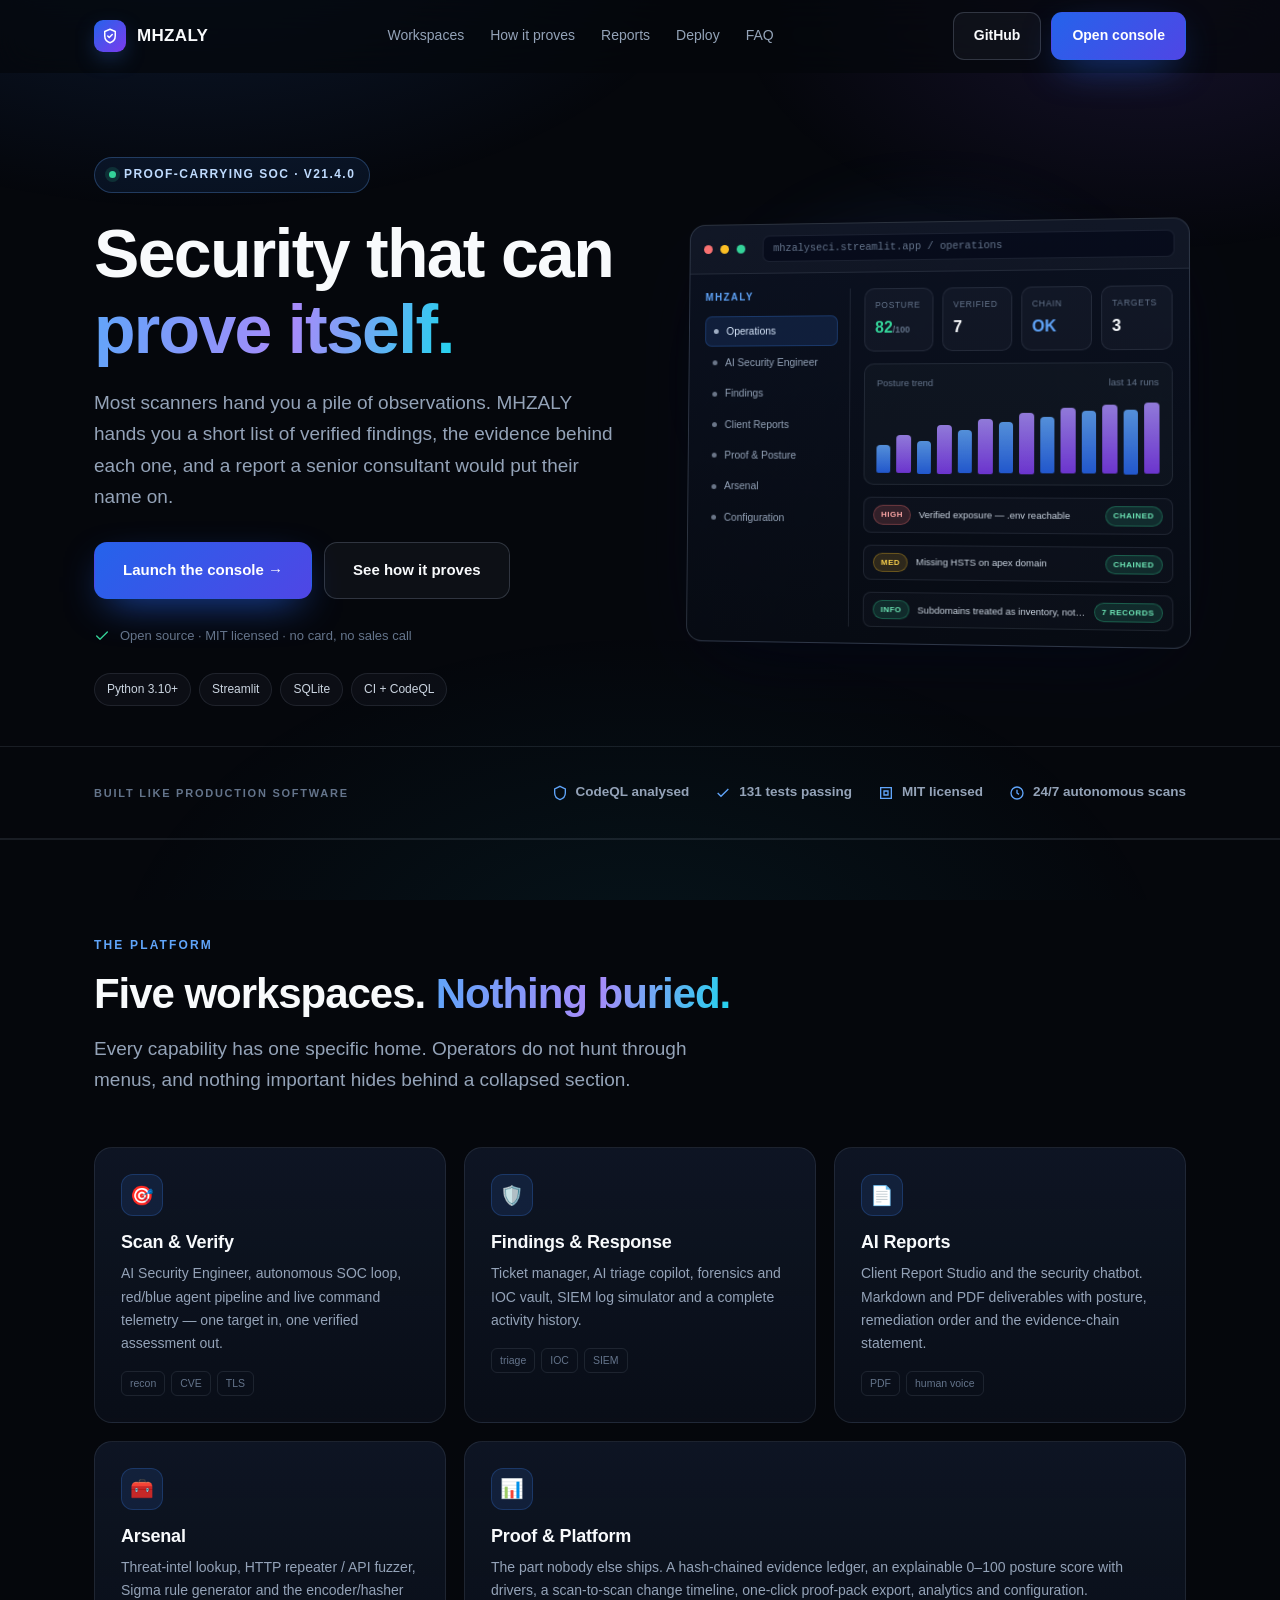
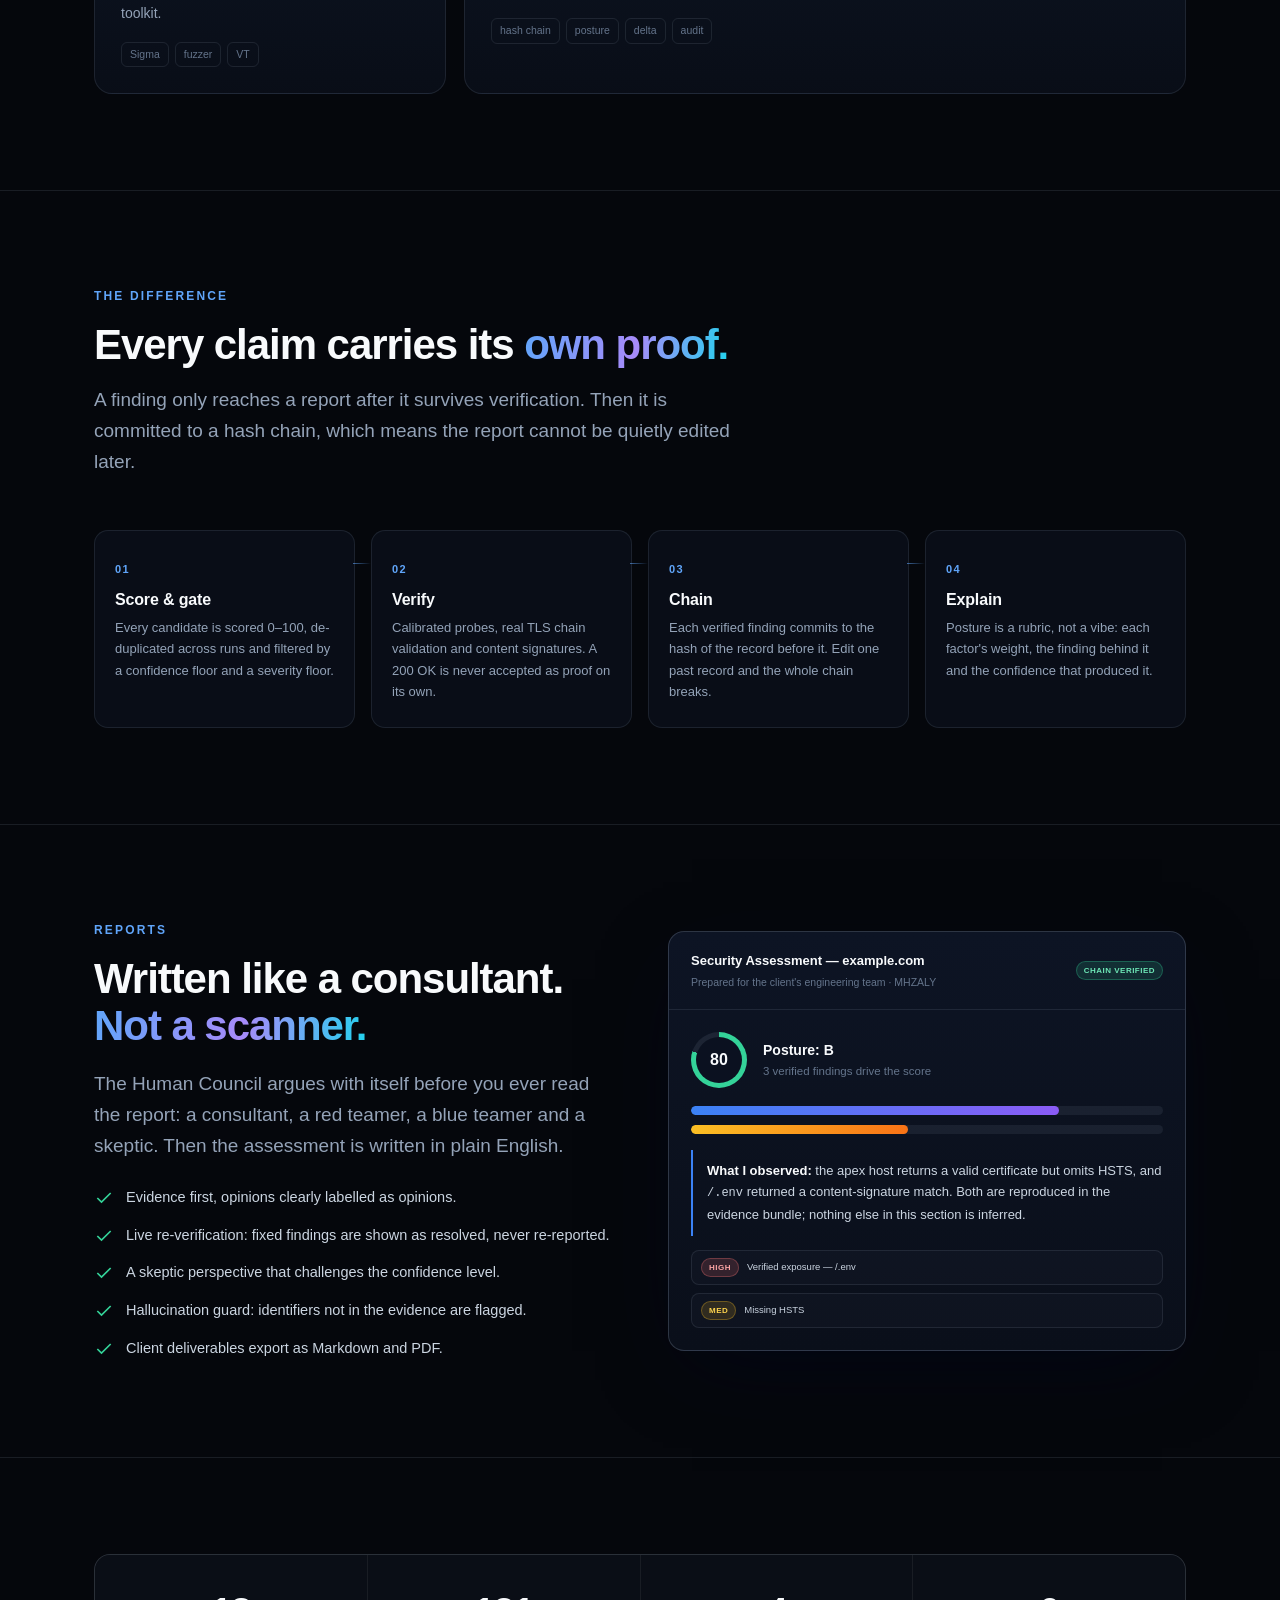
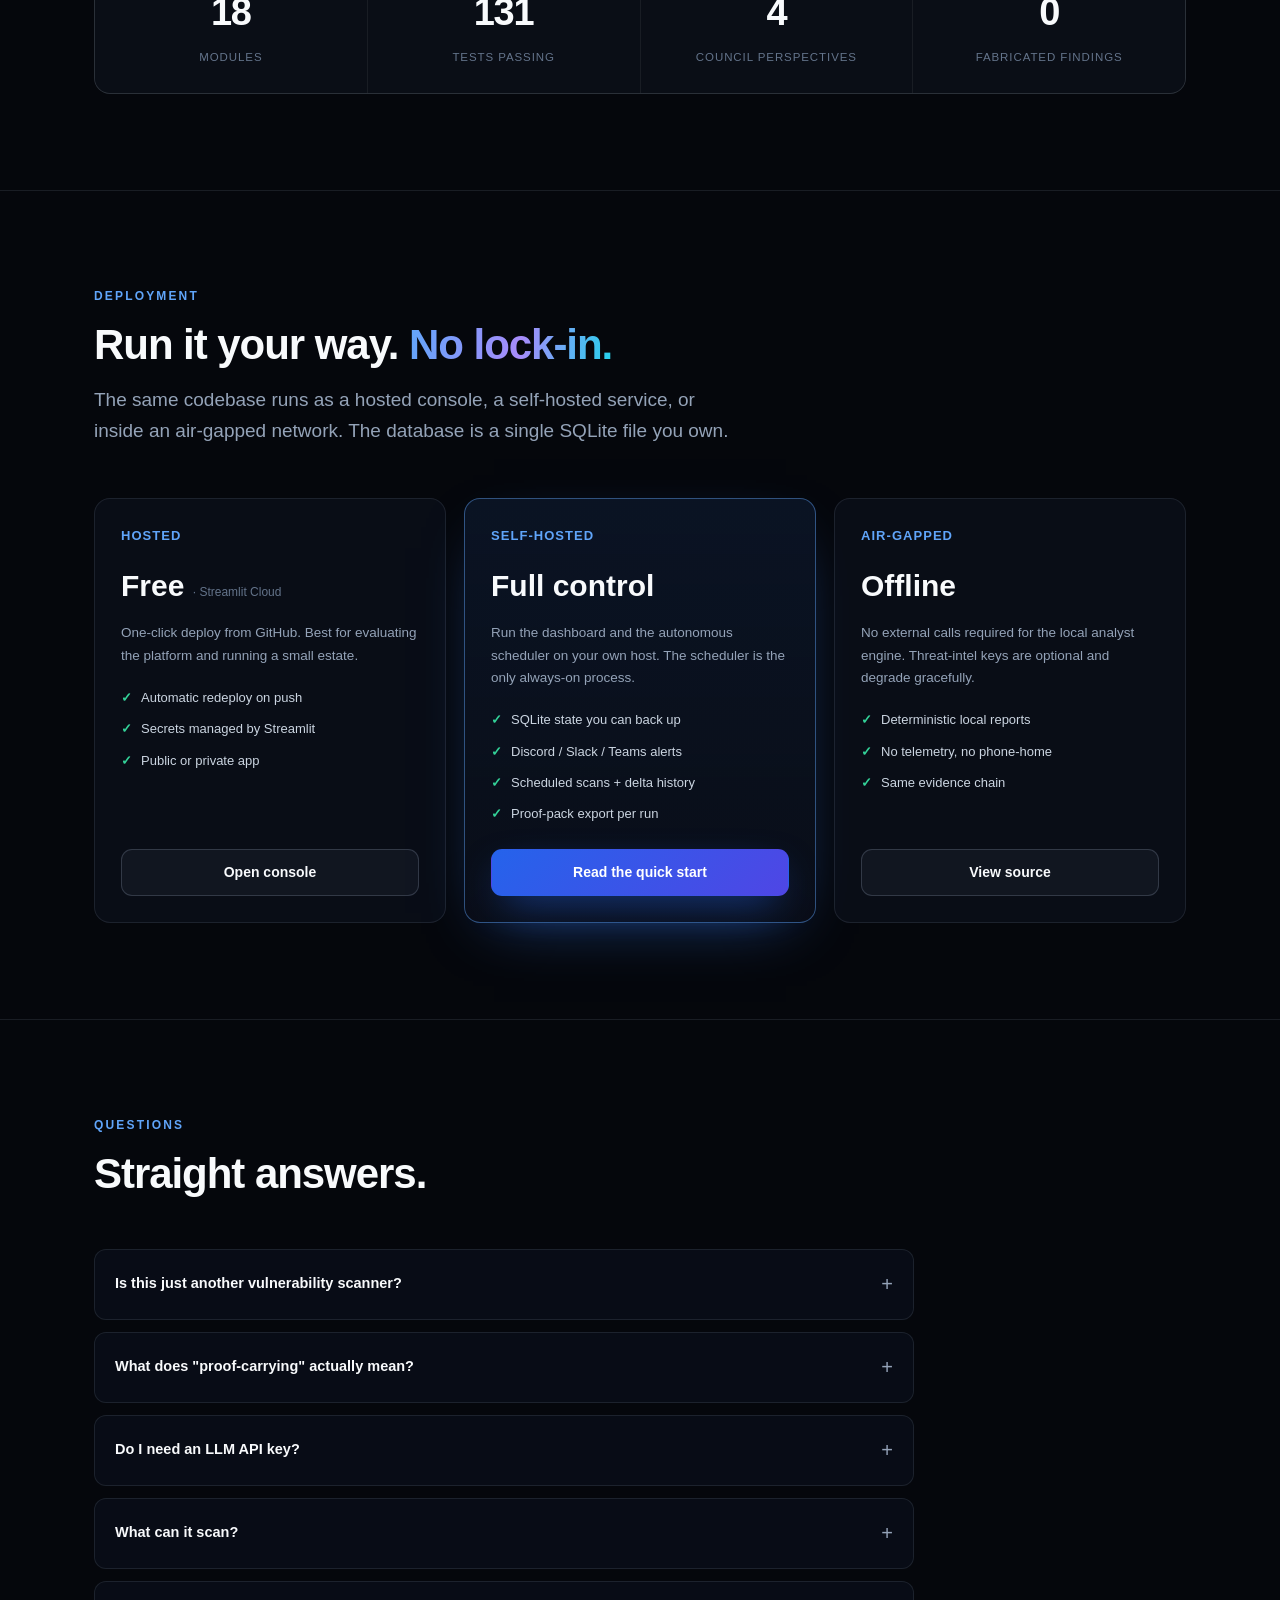
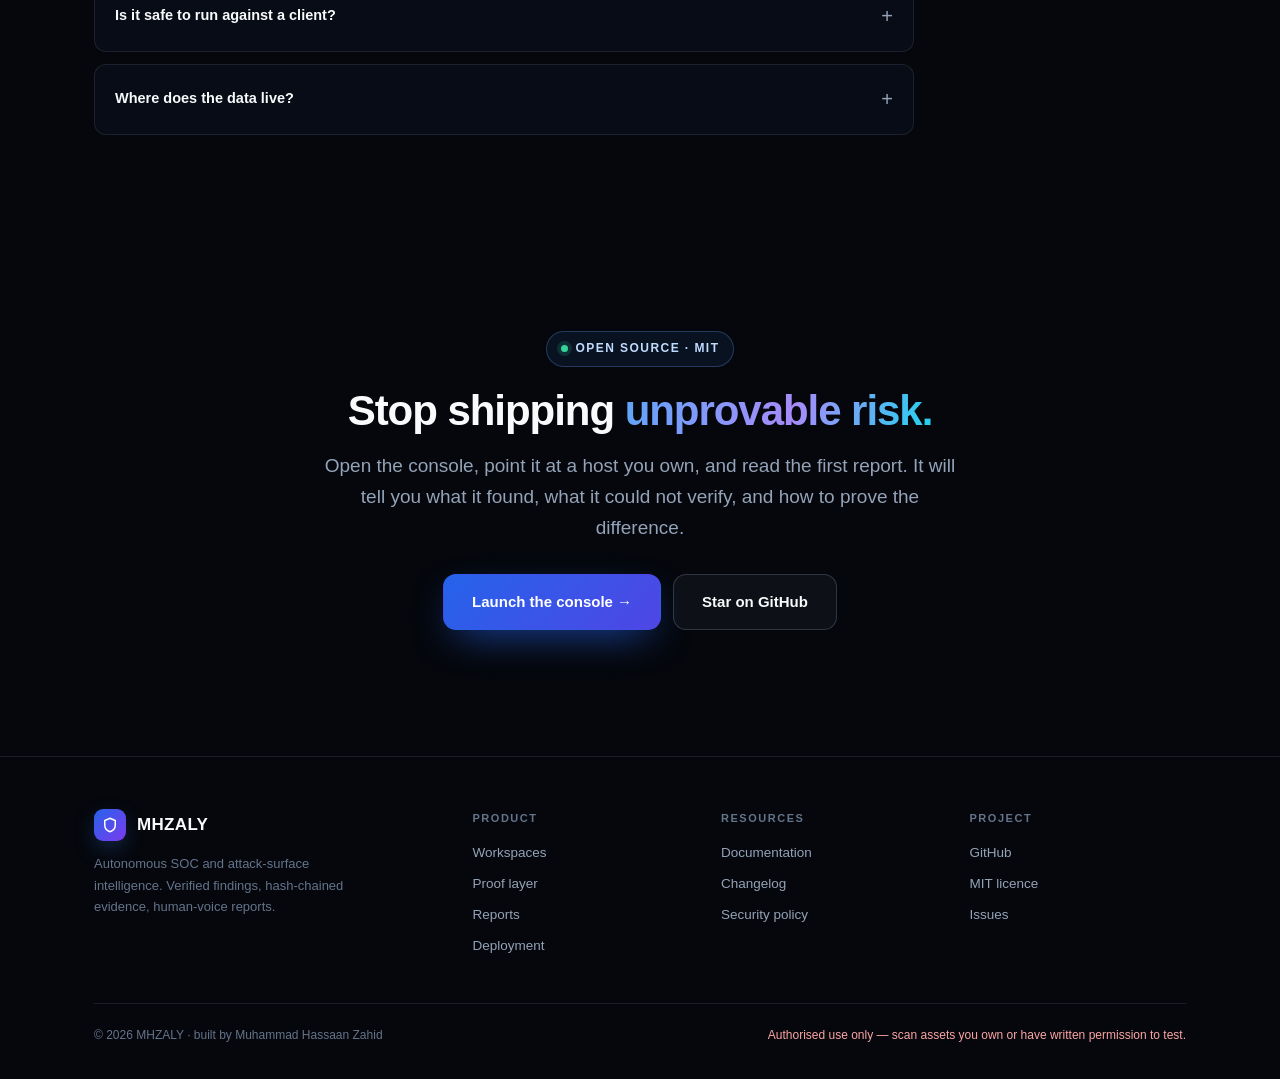
==== commit 900a2d8b: "Evidence-only findings: eliminate false positives and re-verify before reporting (v21.4.0) - CORS: b" ====
--- a/docs/index.html
+++ b/docs/index.html
@@ -73,7 +73,7 @@
   <section class="hero">
     <div class="wrap hero-grid">
       <div>
-        <span class="eyebrow"><span class="dot"></span> Proof-carrying SOC · v21.3.1</span>
+        <span class="eyebrow"><span class="dot"></span> Proof-carrying SOC · v21.4.0</span>
         <h1>Security that can <span class="grad">prove itself.</span></h1>
         <p class="lead">Most scanners hand you a pile of observations. MHZALY hands you a short list of verified findings, the evidence behind each one, and a report a senior consultant would put their name on.</p>
         <div class="hero-cta">
@@ -142,7 +142,7 @@
       <span class="trust-label">Built like production software</span>
       <div class="trust-items">
         <span><svg viewBox="0 0 24 24" fill="none" stroke="currentColor" stroke-width="2"><path d="M12 2l8 4v6c0 5-3.5 8.5-8 10-4.5-1.5-8-5-8-10V6l8-4z"/></svg> CodeQL analysed</span>
-        <span><svg viewBox="0 0 24 24" fill="none" stroke="currentColor" stroke-width="2"><path d="M20 6L9 17l-5-5"/></svg> 113 tests passing</span>
+        <span><svg viewBox="0 0 24 24" fill="none" stroke="currentColor" stroke-width="2"><path d="M20 6L9 17l-5-5"/></svg> 131 tests passing</span>
         <span><svg viewBox="0 0 24 24" fill="none" stroke="currentColor" stroke-width="2"><path d="M4 4h16v16H4z"/><path d="M9 9h6v6H9z"/></svg> MIT licensed</span>
         <span><svg viewBox="0 0 24 24" fill="none" stroke="currentColor" stroke-width="2"><circle cx="12" cy="12" r="9"/><path d="M12 7v5l3 2"/></svg> 24/7 autonomous scans</span>
       </div>
@@ -213,6 +213,7 @@
         <p class="lead">The Human Council argues with itself before you ever read the report: a consultant, a red teamer, a blue teamer and a skeptic. Then the assessment is written in plain English.</p>
         <ul class="checklist">
           <li><svg viewBox="0 0 24 24" fill="none" stroke="currentColor" stroke-width="2"><path d="M20 6L9 17l-5-5"/></svg> Evidence first, opinions clearly labelled as opinions.</li>
+          <li><svg viewBox="0 0 24 24" fill="none" stroke="currentColor" stroke-width="2"><path d="M20 6L9 17l-5-5"/></svg> Live re-verification: fixed findings are shown as resolved, never re-reported.</li>
           <li><svg viewBox="0 0 24 24" fill="none" stroke="currentColor" stroke-width="2"><path d="M20 6L9 17l-5-5"/></svg> A skeptic perspective that challenges the confidence level.</li>
           <li><svg viewBox="0 0 24 24" fill="none" stroke="currentColor" stroke-width="2"><path d="M20 6L9 17l-5-5"/></svg> Hallucination guard: identifiers not in the evidence are flagged.</li>
           <li><svg viewBox="0 0 24 24" fill="none" stroke="currentColor" stroke-width="2"><path d="M20 6L9 17l-5-5"/></svg> Client deliverables export as Markdown and PDF.</li>
@@ -245,7 +246,7 @@
     <div class="wrap">
       <div class="band">
         <div class="cell reveal"><div class="n" data-count="18">18</div><div class="l">Modules</div></div>
-        <div class="cell reveal"><div class="n" data-count="113">113</div><div class="l">Tests passing</div></div>
+        <div class="cell reveal"><div class="n" data-count="131">131</div><div class="l">Tests passing</div></div>
         <div class="cell reveal"><div class="n" data-count="4">4</div><div class="l">Council perspectives</div></div>
         <div class="cell reveal"><div class="n" data-count="0">0</div><div class="l">Fabricated findings</div></div>
       </div>
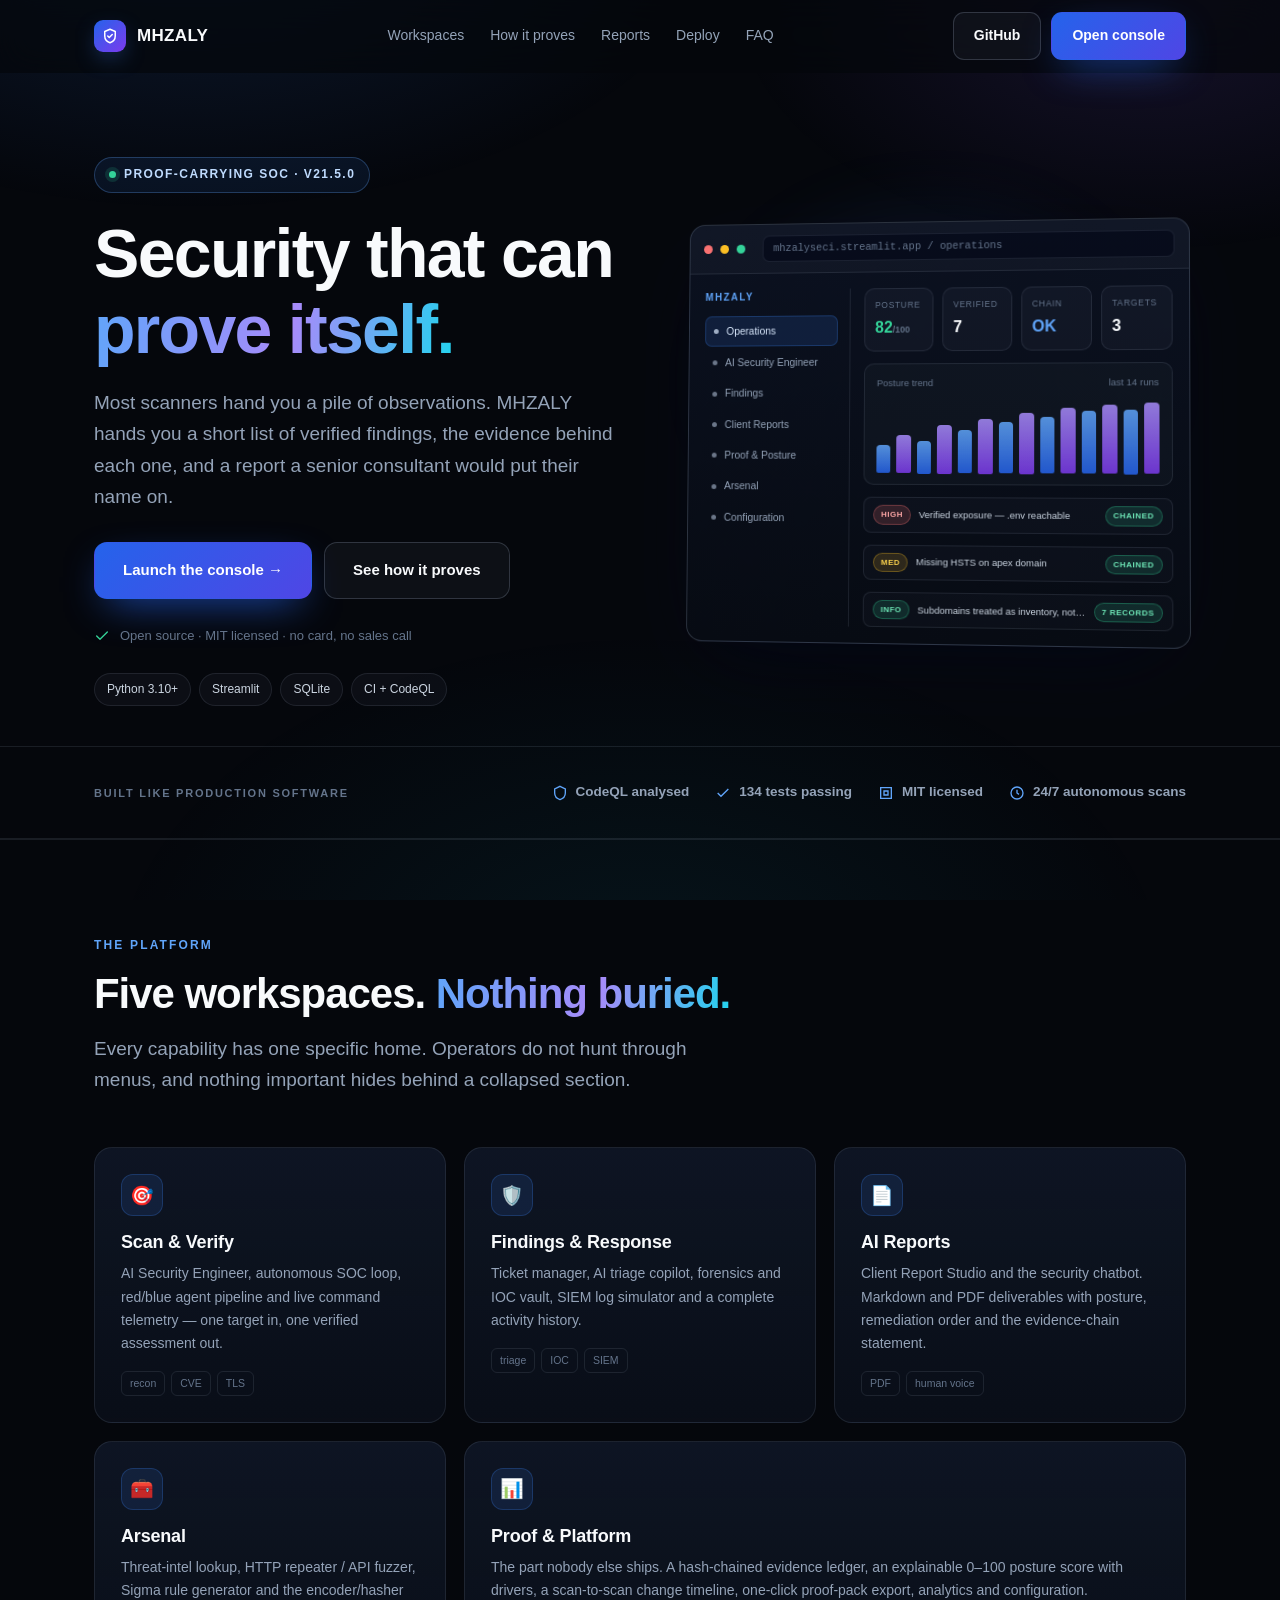
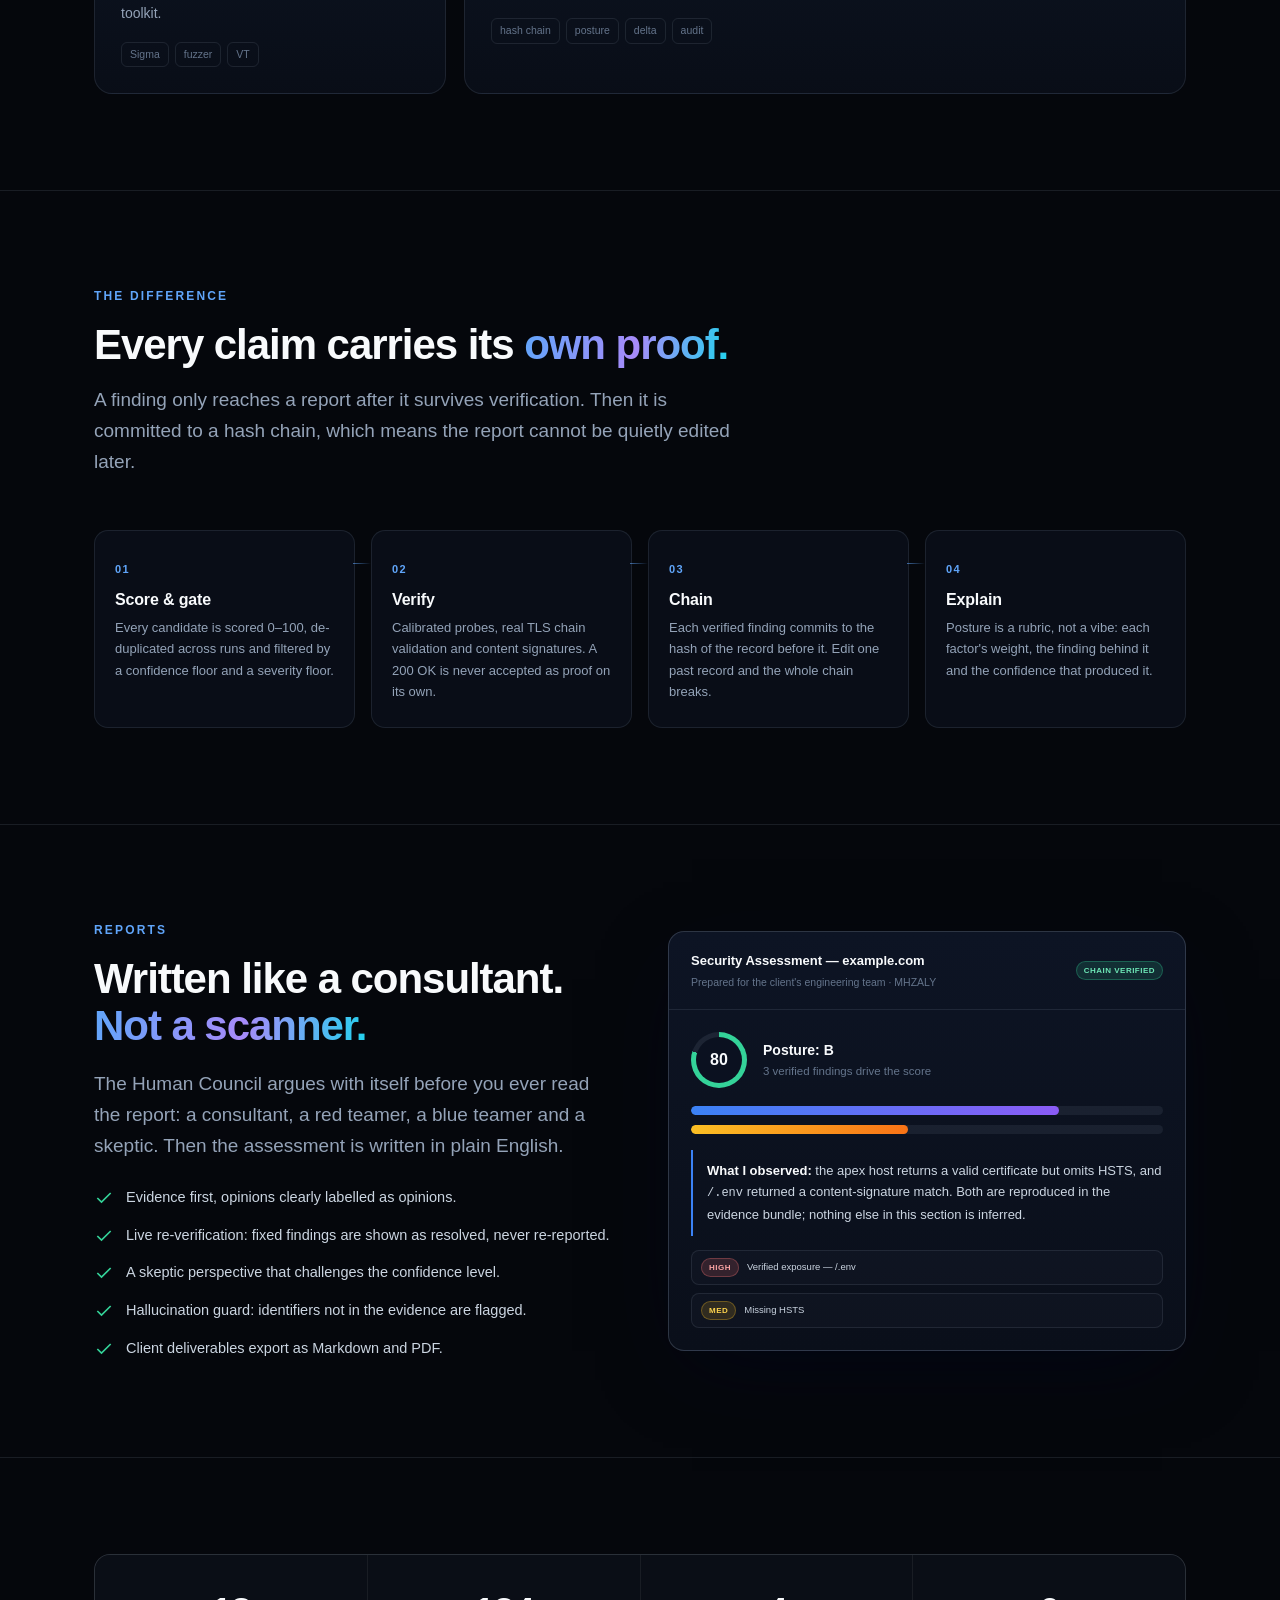
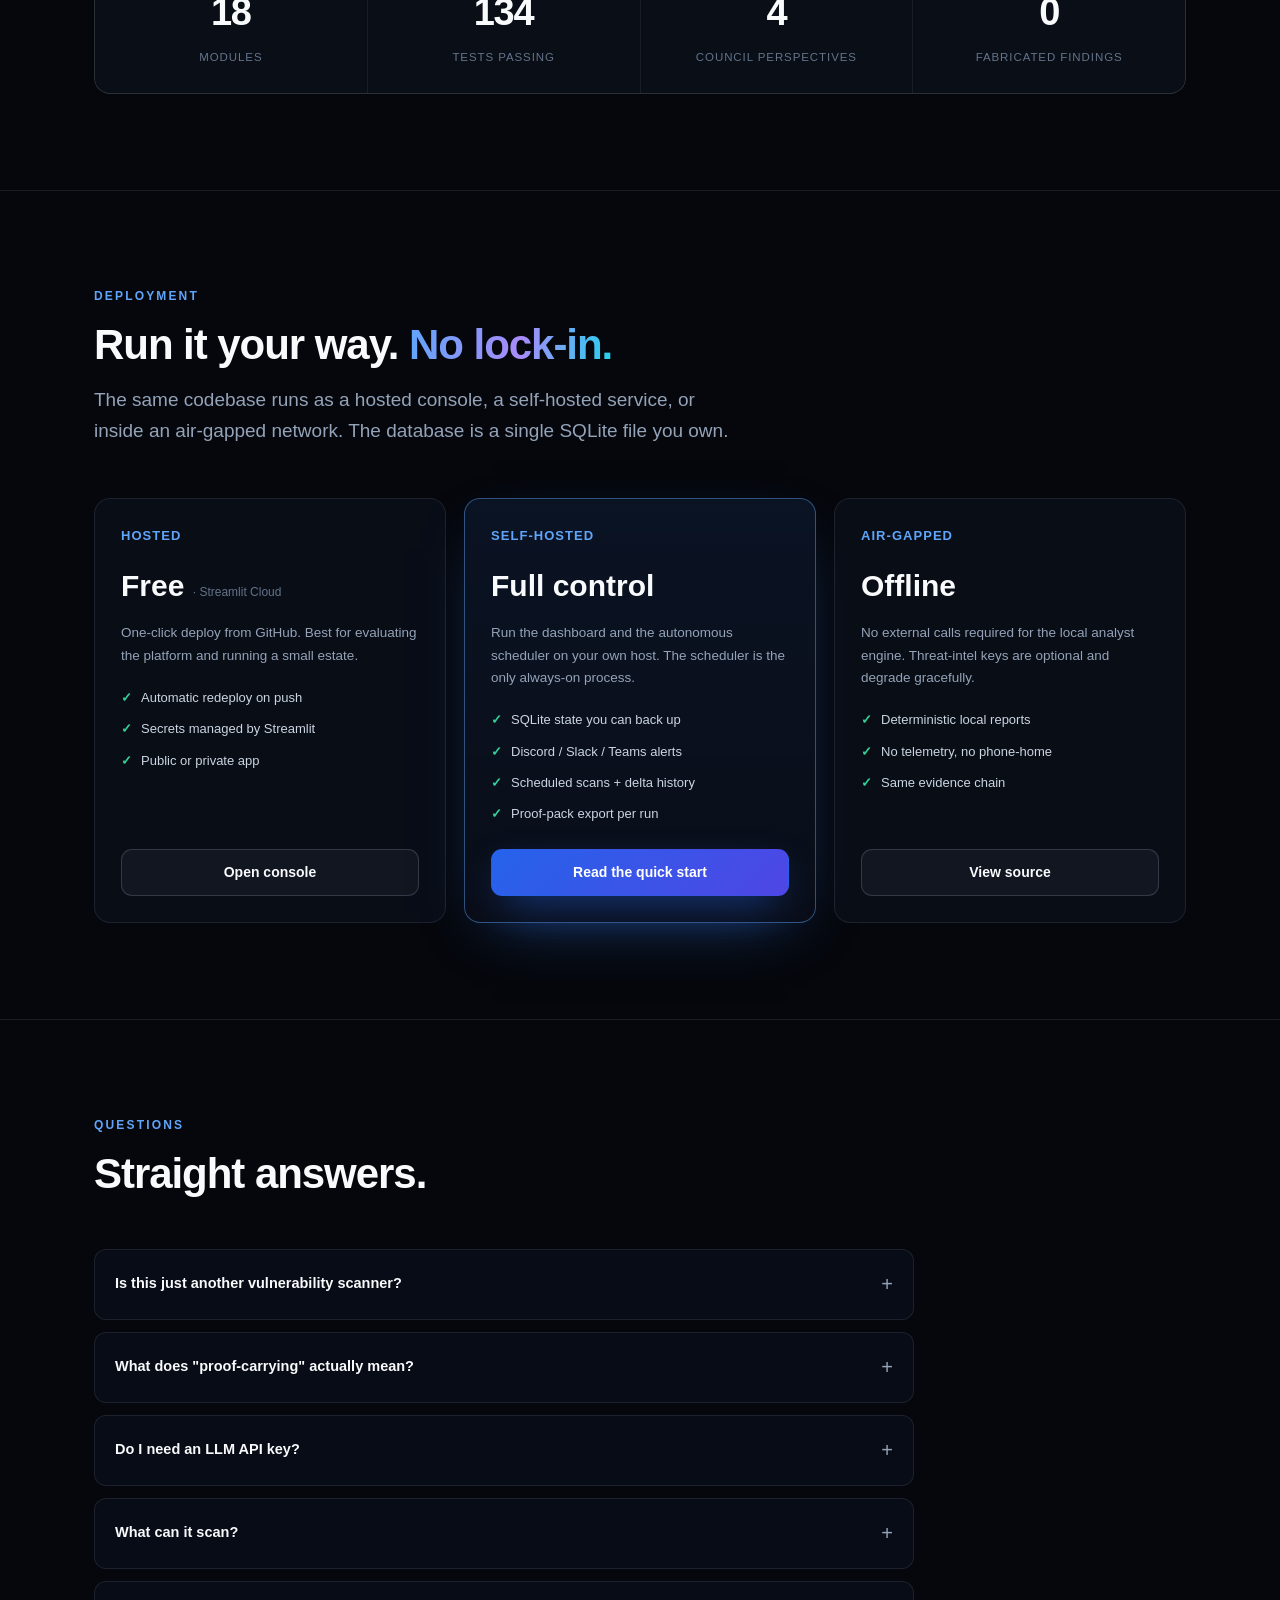
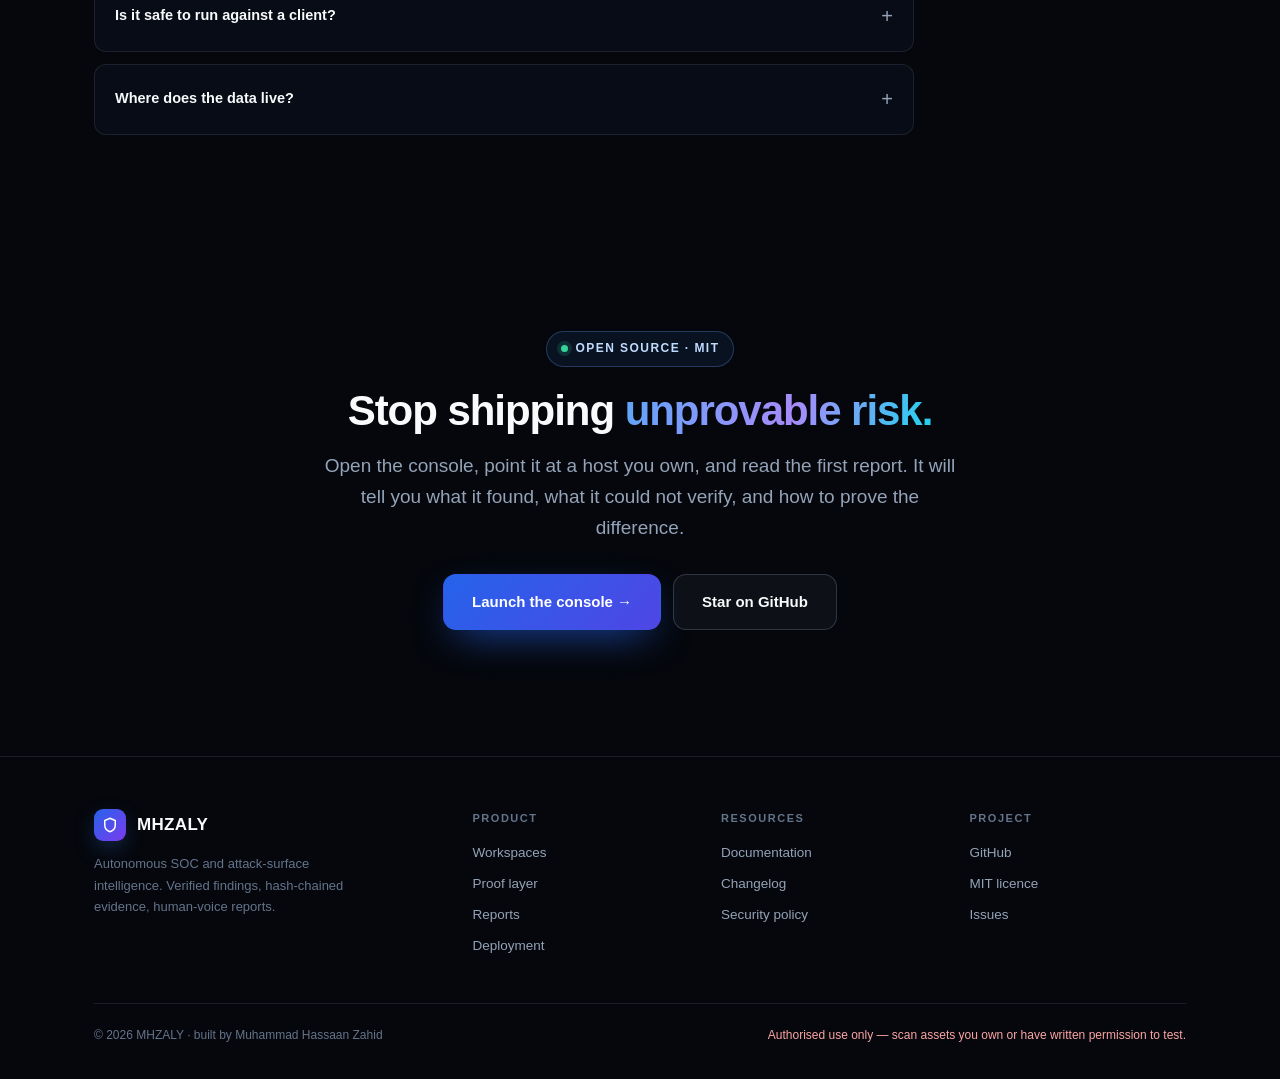
==== commit 0d77f1ef: "Fully humanized reports: every vulnerability explained end to end (v21.5.0) - local_report now write" ====
--- a/docs/index.html
+++ b/docs/index.html
@@ -73,7 +73,7 @@
   <section class="hero">
     <div class="wrap hero-grid">
       <div>
-        <span class="eyebrow"><span class="dot"></span> Proof-carrying SOC · v21.4.0</span>
+        <span class="eyebrow"><span class="dot"></span> Proof-carrying SOC · v21.5.0</span>
         <h1>Security that can <span class="grad">prove itself.</span></h1>
         <p class="lead">Most scanners hand you a pile of observations. MHZALY hands you a short list of verified findings, the evidence behind each one, and a report a senior consultant would put their name on.</p>
         <div class="hero-cta">
@@ -142,7 +142,7 @@
       <span class="trust-label">Built like production software</span>
       <div class="trust-items">
         <span><svg viewBox="0 0 24 24" fill="none" stroke="currentColor" stroke-width="2"><path d="M12 2l8 4v6c0 5-3.5 8.5-8 10-4.5-1.5-8-5-8-10V6l8-4z"/></svg> CodeQL analysed</span>
-        <span><svg viewBox="0 0 24 24" fill="none" stroke="currentColor" stroke-width="2"><path d="M20 6L9 17l-5-5"/></svg> 131 tests passing</span>
+        <span><svg viewBox="0 0 24 24" fill="none" stroke="currentColor" stroke-width="2"><path d="M20 6L9 17l-5-5"/></svg> 134 tests passing</span>
         <span><svg viewBox="0 0 24 24" fill="none" stroke="currentColor" stroke-width="2"><path d="M4 4h16v16H4z"/><path d="M9 9h6v6H9z"/></svg> MIT licensed</span>
         <span><svg viewBox="0 0 24 24" fill="none" stroke="currentColor" stroke-width="2"><circle cx="12" cy="12" r="9"/><path d="M12 7v5l3 2"/></svg> 24/7 autonomous scans</span>
       </div>
@@ -246,7 +246,7 @@
     <div class="wrap">
       <div class="band">
         <div class="cell reveal"><div class="n" data-count="18">18</div><div class="l">Modules</div></div>
-        <div class="cell reveal"><div class="n" data-count="131">131</div><div class="l">Tests passing</div></div>
+        <div class="cell reveal"><div class="n" data-count="134">134</div><div class="l">Tests passing</div></div>
         <div class="cell reveal"><div class="n" data-count="4">4</div><div class="l">Council perspectives</div></div>
         <div class="cell reveal"><div class="n" data-count="0">0</div><div class="l">Fabricated findings</div></div>
       </div>
